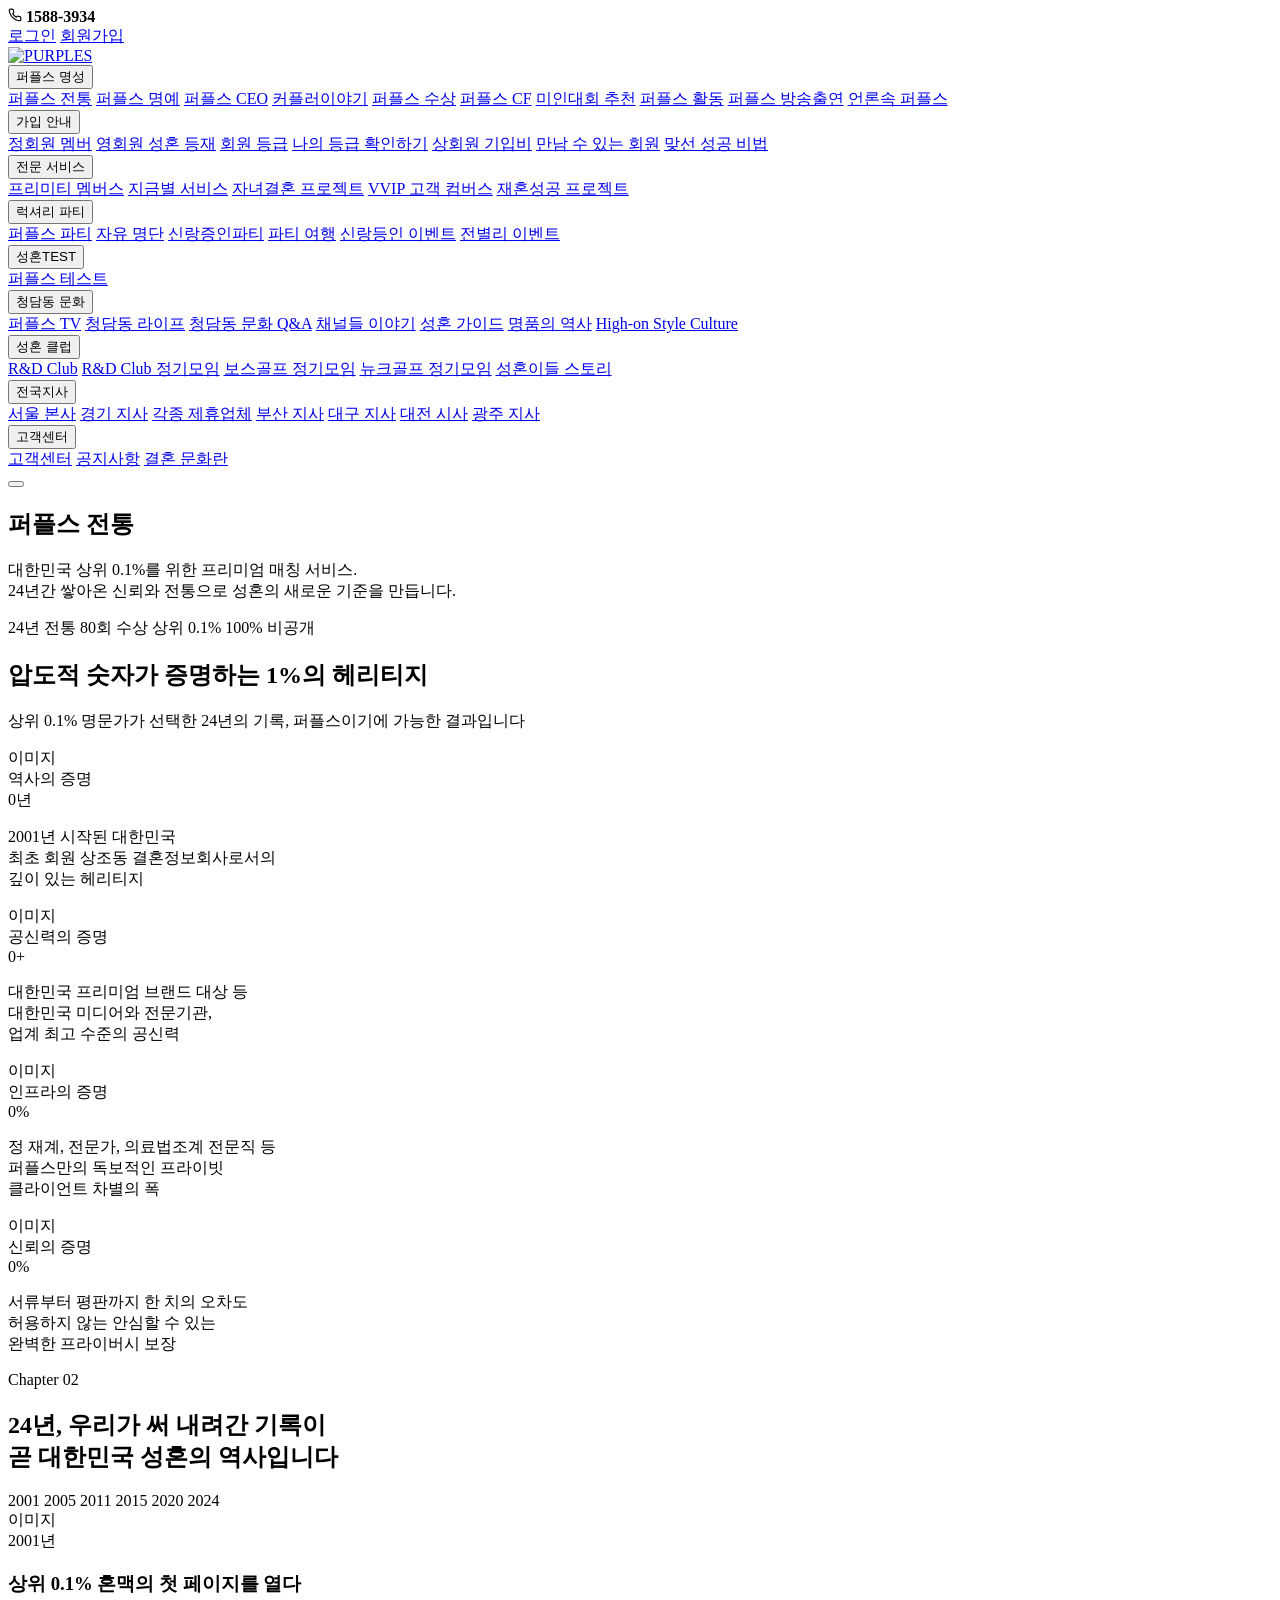
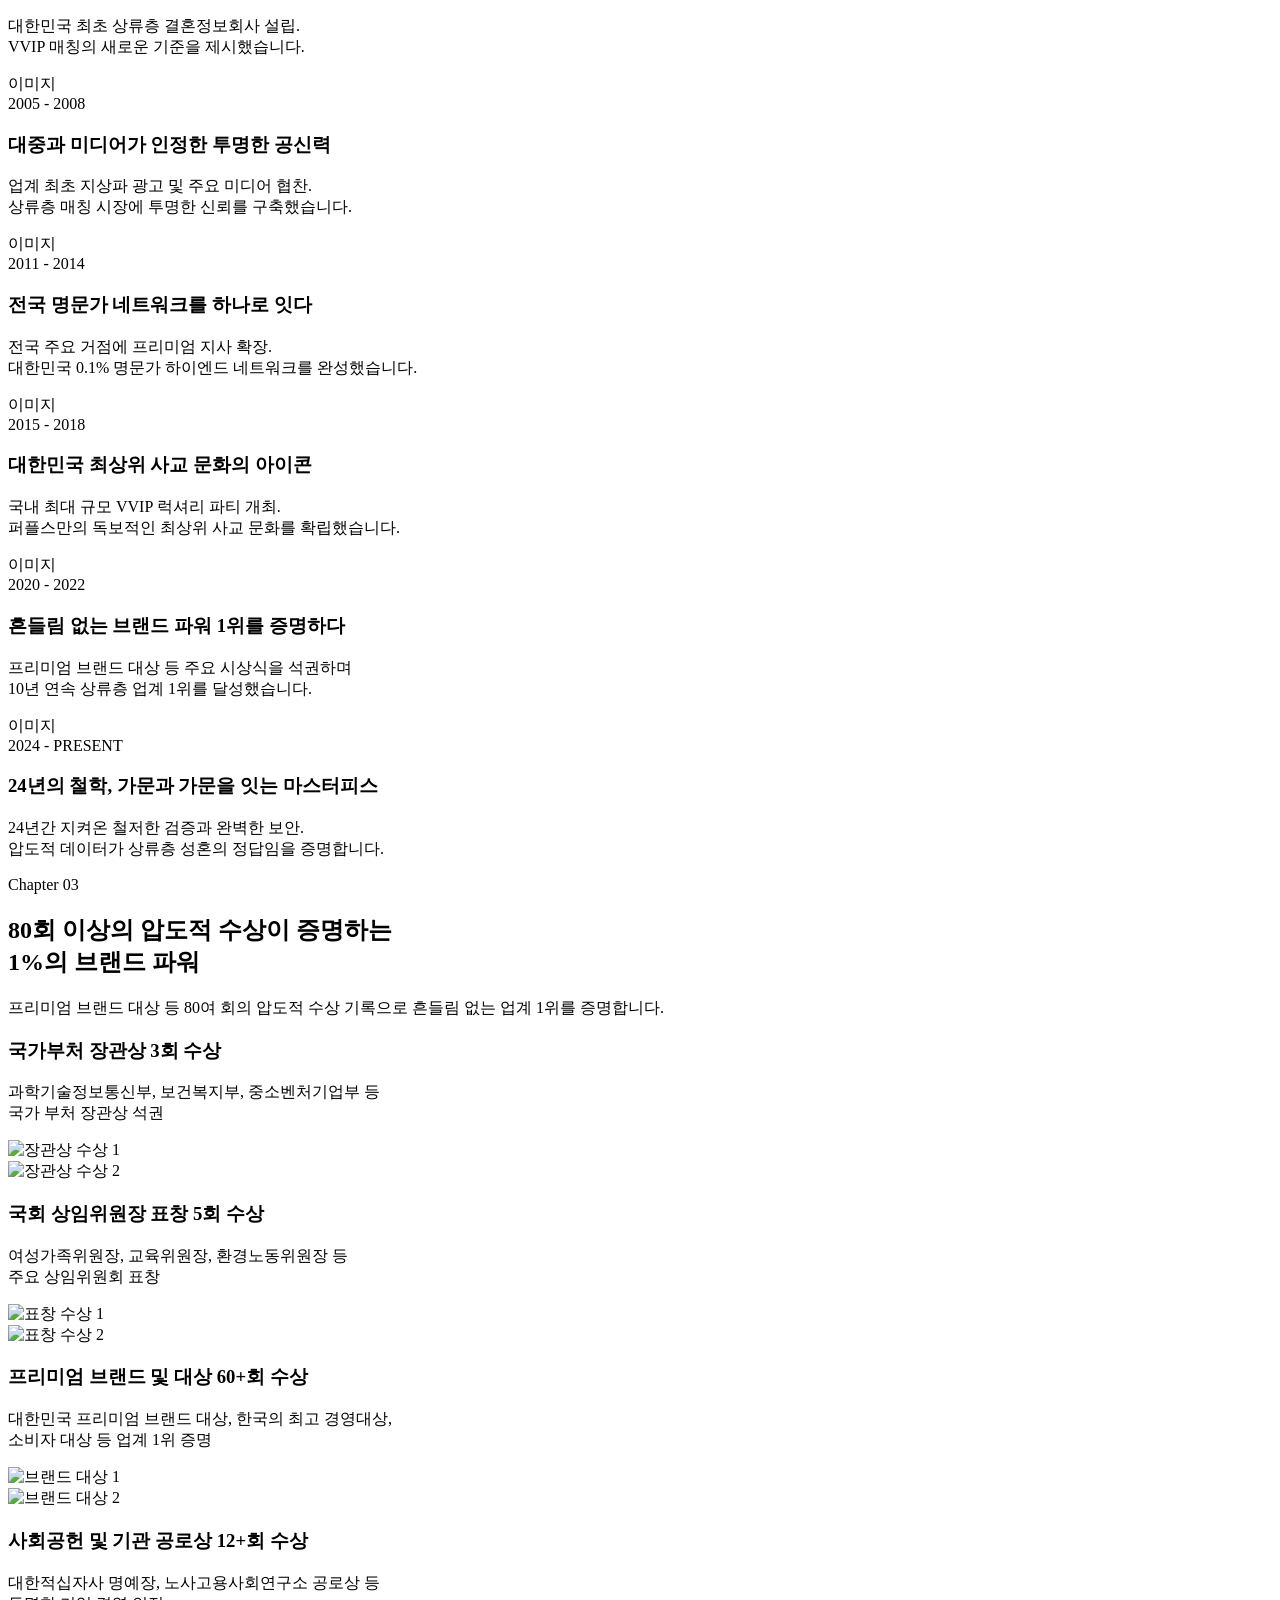
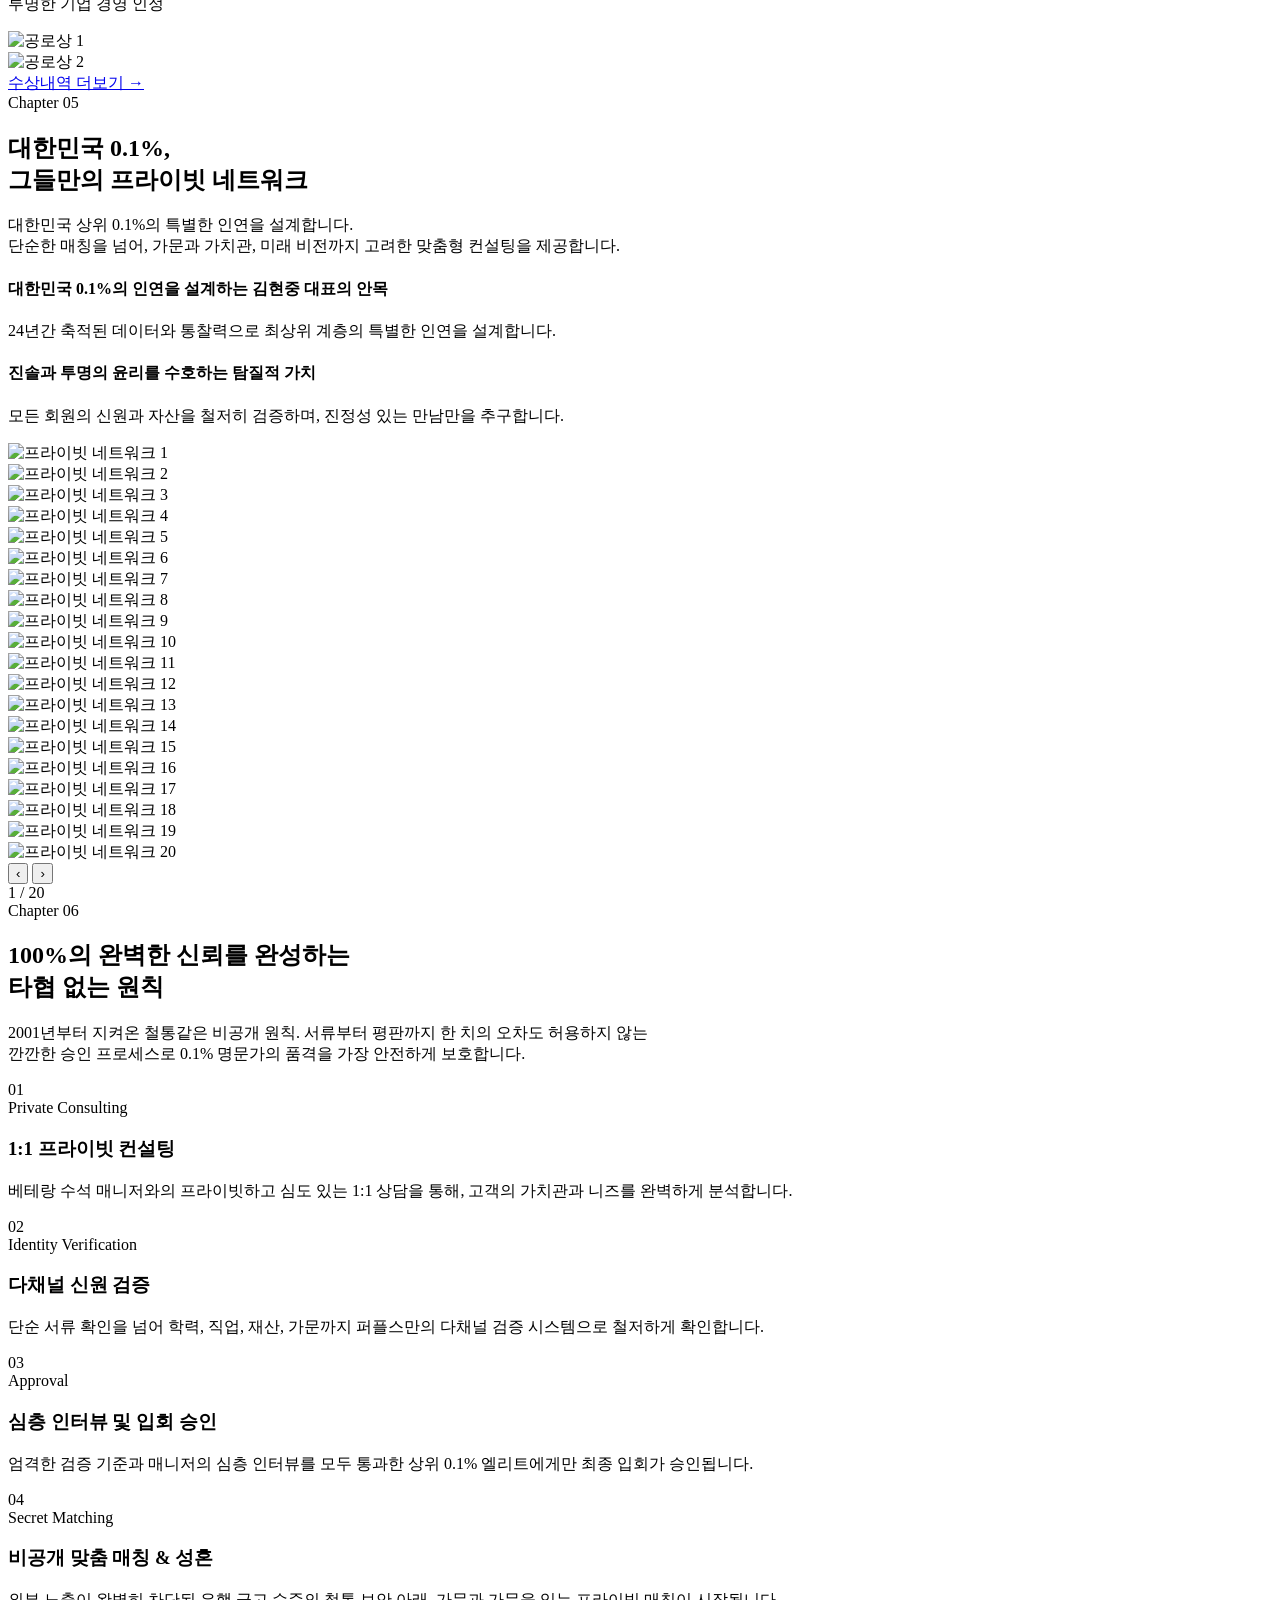
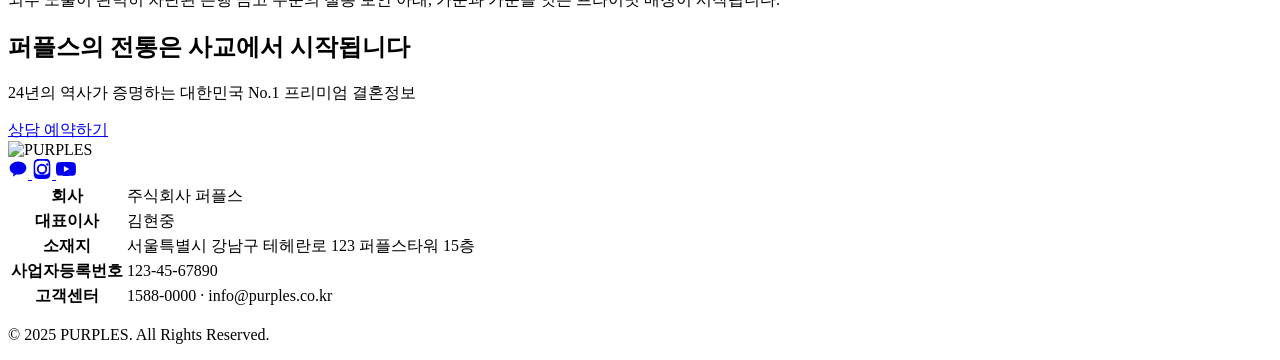
==== index.html @ a7298e12 "feat: Why Purples 페이지 리뉴얼 - 보안/파티/대시보드 섹션 개선" ====
<!DOCTYPE html>
<html lang="ko">

<head>
    <meta charset="UTF-8">
    <meta name="viewport" content="width=device-width, initial-scale=1.0">
    <title>퍼플스 전통 | PURPLES - 대한민국 No.1 프리미엄 결혼정보회사</title>
    <meta name="description" content="24년 전통의 퍼플스, 누구도 흉내 낼 수 없는 독보적 지표와 압도적 수상 기록으로 대한민국 성혼의 역사를 만들어갑니다.">
    <link rel="preconnect" href="https://fonts.googleapis.com">
    <link rel="preconnect" href="https://fonts.gstatic.com" crossorigin>
    <link
        href="https://fonts.googleapis.com/css2?family=Noto+Sans+KR:wght@300;400;500;600;700;900&family=Inter:wght@300;400;500;600;700&display=swap"
        rel="stylesheet">
    <link rel="stylesheet" href="css/style.css">
</head>

<body>
    <!-- ===== HEADER / GNB ===== -->
    <header class="header" id="header">
        <!-- 상단 유틸리티 바 -->
        <div class="header-util">
            <div class="header-util-inner">
                <span class="util-phone">
                    <svg width="14" height="14" viewBox="0 0 24 24" fill="none" stroke="currentColor" stroke-width="2"><path d="M22 16.92v3a2 2 0 01-2.18 2 19.79 19.79 0 01-8.63-3.07 19.5 19.5 0 01-6-6 19.79 19.79 0 01-3.07-8.67A2 2 0 014.11 2h3a2 2 0 012 1.72c.127.96.362 1.903.7 2.81a2 2 0 01-.45 2.11L8.09 9.91a16 16 0 006 6l1.27-1.27a2 2 0 012.11-.45c.907.338 1.85.573 2.81.7A2 2 0 0122 16.92z"/></svg>
                    <strong>1588-3934</strong>
                </span>
                <div class="util-links">
                    <a href="#" class="util-link">로그인</a>
                    <a href="#" class="util-link">회원가입</a>
                </div>
            </div>
        </div>
        <!-- 메인 GNB -->
        <div class="header-main">
            <div class="header-inner">
                <a href="index.html" class="logo" id="logo">
                    <img src="images/logo_ci.jpg" alt="PURPLES" class="logo-img">
                </a>
                <nav class="gnb" id="gnb">
                    <!-- 1. 퍼플스 명성 -->
                    <div class="gnb-item" data-menu="fame">
                        <button class="gnb-1depth" type="button">퍼플스 명성</button>
                        <div class="gnb-2depth">
                            <a href="index.html" class="gnb-2depth-link active">퍼플스 전통</a>
                            <a href="#" class="gnb-2depth-link">퍼플스 명예</a>
                            <a href="#" class="gnb-2depth-link">퍼플스 CEO</a>
                            <a href="#" class="gnb-2depth-link">커플러이야기</a>
                            <a href="#" class="gnb-2depth-link">퍼플스 수상</a>
                            <a href="#" class="gnb-2depth-link">퍼플스 CF</a>
                            <a href="#" class="gnb-2depth-link">미인대회 추천</a>
                            <a href="#" class="gnb-2depth-link">퍼플스 활동</a>
                            <a href="#" class="gnb-2depth-link">퍼플스 방송출연</a>
                            <a href="#" class="gnb-2depth-link">언론속 퍼플스</a>
                        </div>
                    </div>
                    <!-- 2. 가입 안내 -->
                    <div class="gnb-item" data-menu="join">
                        <button class="gnb-1depth" type="button">가입 안내</button>
                        <div class="gnb-2depth">
                            <a href="#" class="gnb-2depth-link">정회원 멤버</a>
                            <a href="#" class="gnb-2depth-link">영회원 성혼 등재</a>
                            <a href="#" class="gnb-2depth-link">회원 등급</a>
                            <a href="#" class="gnb-2depth-link">나의 등급 확인하기</a>
                            <a href="#" class="gnb-2depth-link">상회원 기입비</a>
                            <a href="#" class="gnb-2depth-link">만남 수 있는 회원</a>
                            <a href="#" class="gnb-2depth-link">맞선 성공 비법</a>
                        </div>
                    </div>
                    <!-- 3. 전문 서비스 -->
                    <div class="gnb-item" data-menu="service">
                        <button class="gnb-1depth" type="button">전문 서비스</button>
                        <div class="gnb-2depth">
                            <a href="#" class="gnb-2depth-link">프리미티 멤버스</a>
                            <a href="#" class="gnb-2depth-link">지금별 서비스</a>
                            <a href="#" class="gnb-2depth-link">자녀결혼 프로젝트</a>
                            <a href="#" class="gnb-2depth-link">VVIP 고객 컴버스</a>
                            <a href="#" class="gnb-2depth-link">재혼성공 프로젝트</a>
                        </div>
                    </div>
                    <!-- 4. 럭셔리 파티 -->
                    <div class="gnb-item" data-menu="party">
                        <button class="gnb-1depth" type="button">럭셔리 파티</button>
                        <div class="gnb-2depth">
                            <a href="party.html" class="gnb-2depth-link">퍼플스 파티</a>
                            <a href="#" class="gnb-2depth-link">자유 명단</a>
                            <a href="#" class="gnb-2depth-link">신랑증인파티</a>
                            <a href="#" class="gnb-2depth-link">파티 여행</a>
                            <a href="#" class="gnb-2depth-link">신랑등인 이벤트</a>
                            <a href="#" class="gnb-2depth-link">전별리 이벤트</a>
                        </div>
                    </div>
                    <!-- 5. 성혼TEST -->
                    <div class="gnb-item" data-menu="test">
                        <button class="gnb-1depth" type="button">성혼TEST</button>
                        <div class="gnb-2depth">
                            <a href="#" class="gnb-2depth-link">퍼플스 테스트</a>
                        </div>
                    </div>
                    <!-- 6. 청담동 문화 -->
                    <div class="gnb-item" data-menu="culture">
                        <button class="gnb-1depth" type="button">청담동 문화</button>
                        <div class="gnb-2depth">
                            <a href="#" class="gnb-2depth-link">퍼플스 TV</a>
                            <a href="#" class="gnb-2depth-link">청담동 라이프</a>
                            <a href="#" class="gnb-2depth-link">청담동 문화 Q&A</a>
                            <a href="#" class="gnb-2depth-link">채널들 이야기</a>
                            <a href="#" class="gnb-2depth-link">성혼 가이드</a>
                            <a href="#" class="gnb-2depth-link">명품의 역사</a>
                            <a href="#" class="gnb-2depth-link">High-on Style Culture</a>
                        </div>
                    </div>
                    <!-- 7. 성혼 클럽 -->
                    <div class="gnb-item" data-menu="club">
                        <button class="gnb-1depth" type="button">성혼 클럽</button>
                        <div class="gnb-2depth">
                            <a href="#" class="gnb-2depth-link">R&D Club</a>
                            <a href="#" class="gnb-2depth-link">R&D Club 정기모임</a>
                            <a href="#" class="gnb-2depth-link">보스골프 정기모임</a>
                            <a href="#" class="gnb-2depth-link">뉴크골프 정기모임</a>
                            <a href="#" class="gnb-2depth-link">성혼이들 스토리</a>
                        </div>
                    </div>
                    <!-- 8. 전국지사 -->
                    <div class="gnb-item" data-menu="branch">
                        <button class="gnb-1depth" type="button">전국지사</button>
                        <div class="gnb-2depth">
                            <a href="#" class="gnb-2depth-link">서울 본사</a>
                            <a href="#" class="gnb-2depth-link">경기 지사</a>
                            <a href="#" class="gnb-2depth-link">각종 제휴업체</a>
                            <a href="#" class="gnb-2depth-link">부산 지사</a>
                            <a href="#" class="gnb-2depth-link">대구 지사</a>
                            <a href="#" class="gnb-2depth-link">대전 시사</a>
                            <a href="#" class="gnb-2depth-link">광주 지사</a>
                        </div>
                    </div>
                    <!-- 9. 고객센터 -->
                    <div class="gnb-item" data-menu="cs">
                        <button class="gnb-1depth" type="button">고객센터</button>
                        <div class="gnb-2depth">
                            <a href="#" class="gnb-2depth-link">고객센터</a>
                            <a href="#" class="gnb-2depth-link">공지사항</a>
                            <a href="#" class="gnb-2depth-link">결혼 문화란</a>
                        </div>
                    </div>
                </nav>
                <button class="menu-toggle" id="menuToggle" aria-label="메뉴">
                    <span></span><span></span><span></span>
                </button>
            </div>
            <!-- 메가 메뉴 배경 패널 -->
            <div class="gnb-mega-bg"></div>
        </div>
        <!-- GNB 2depth 드롭다운 오버레이 -->
        <div class="gnb-overlay" id="gnbOverlay"></div>
    </header>

    <!-- ===== HERO BANNER ===== -->
    <section class="hero" id="hero">
        <div class="hero-bg">
            <!-- Abstract gradient background with pattern -->
            <div class="hero-pattern"></div>
        </div>
        <div class="hero-content">
            <h1 class="hero-title">퍼플스 전통</h1>
            <p class="hero-desc">
                대한민국 상위 0.1%를 위한 프리미엄 매칭 서비스.<br>
                24년간 쌓아온 신뢰와 전통으로 성혼의 새로운 기준을 만듭니다.
            </p>
            <div class="hero-tags">
                <span class="hero-tag">24년 전통</span>
                <span class="hero-tag">80회 수상</span>
                <span class="hero-tag">상위 0.1%</span>
                <span class="hero-tag">100% 비공개</span>
            </div>
        </div>
    </section>

    <!-- ===== CHAPTER 01: 독보적 지표 (풀 와이드 4컬럼) ===== -->
    <section class="chapter chapter-fullwidth" id="indicators">
        <div class="container">
            <div class="ch01-header reveal-up">
                <h2 class="ch01-title">압도적 숫자가 증명하는 1%의 헤리티지</h2>
                <p class="ch01-subtitle">상위 0.1% 명문가가 선택한 24년의 기록, 퍼플스이기에 가능한 결과입니다</p>
            </div>
            <div class="ch01-cards reveal-up">
                <!-- 카드 1: 역사의 증명 -->
                <div class="ch01-card">
                    <div class="ch01-img">
                        <img src="images/tradition/indicator-01.jpg" alt="역사의 증명" onerror="this.style.display='none'">
                        <span class="ch01-img-label">이미지</span>
                    </div>
                    <span class="ch01-category">역사의 증명</span>
                    <div class="ch01-number">
                        <span class="count" data-target="24">0</span><span class="ch01-unit">년</span>
                    </div>
                    <p class="ch01-desc">2001년 시작된 대한민국<br>최초 회원 상조동 결혼정보회사로서의<br>깊이 있는 헤리티지</p>
                </div>
                <!-- 카드 2: 공신력의 증명 -->
                <div class="ch01-card">
                    <div class="ch01-img">
                        <img src="images/indicator-02.jpg" alt="공신력의 증명" onerror="this.style.display='none'">
                        <span class="ch01-img-label">이미지</span>
                    </div>
                    <span class="ch01-category">공신력의 증명</span>
                    <div class="ch01-number">
                        <span class="count" data-target="80">0</span><span class="ch01-unit">+</span>
                    </div>
                    <p class="ch01-desc">대한민국 프리미엄 브랜드 대상 등<br>대한민국 미디어와 전문기관,<br>업계 최고 수준의 공신력</p>
                </div>
                <!-- 카드 3: 인프라의 증명 -->
                <div class="ch01-card">
                    <div class="ch01-img">
                        <img src="images/indicator-03.jpg" alt="인프라의 증명" onerror="this.style.display='none'">
                        <span class="ch01-img-label">이미지</span>
                    </div>
                    <span class="ch01-category">인프라의 증명</span>
                    <div class="ch01-number">
                        <span class="count" data-target="0.1" data-decimal="true">0</span><span class="ch01-unit">%</span>
                    </div>
                    <p class="ch01-desc">정 재계, 전문가, 의료법조계 전문직 등<br>퍼플스만의 독보적인 프라이빗<br>클라이언트 차별의 폭</p>
                </div>
                <!-- 카드 4: 신뢰의 증명 -->
                <div class="ch01-card">
                    <div class="ch01-img">
                        <img src="images/indicator-04.jpg" alt="신뢰의 증명" onerror="this.style.display='none'">
                        <span class="ch01-img-label">이미지</span>
                    </div>
                    <span class="ch01-category">신뢰의 증명</span>
                    <div class="ch01-number">
                        <span class="count" data-target="100">0</span><span class="ch01-unit">%</span>
                    </div>
                    <p class="ch01-desc">서류부터 평판까지 한 치의 오차도<br>허용하지 않는 안심할 수 있는<br>완벽한 프라이버시 보장</p>
                </div>
            </div>
        </div>
    </section>

    <!-- ===== CHAPTER 02: 24년 역사 (횡스크롤 타임라인) ===== -->
    <section class="hz-timeline-wrapper" id="history">
        <div class="hz-timeline-sticky">
            <!-- 상단 타이틀 (고정) -->
            <div class="hz-header">
                <span class="chapter-num">Chapter 02</span>
                <h2 class="hz-title">24년, 우리가 써 내려간 기록이<br>곧 대한민국 성혼의 역사입니다</h2>
            </div>

            <!-- 하단 진행 바 -->
            <div class="hz-progress">
                <div class="hz-progress-bar" id="hzProgressBar"></div>
            </div>

            <!-- 연도 네비게이션 -->
            <div class="hz-year-nav" id="hzYearNav">
                <span class="hz-year-dot active" data-index="0">2001</span>
                <span class="hz-year-dot" data-index="1">2005</span>
                <span class="hz-year-dot" data-index="2">2011</span>
                <span class="hz-year-dot" data-index="3">2015</span>
                <span class="hz-year-dot" data-index="4">2020</span>
                <span class="hz-year-dot" data-index="5">2024</span>
            </div>

            <!-- 횡스크롤 패널 컨테이너 -->
            <div class="hz-panels" id="hzPanels">
                <!-- Panel 1: 2001 -->
                <div class="hz-panel active" data-year="2001">
                    <div class="hz-card">
                        <div class="hz-card-img">
                            <img src="images/tradition/timeline-2001.jpg" alt="2001" onerror="this.style.display='none'">
                            <span class="hz-card-img-label">이미지</span>
                        </div>
                        <span class="hz-panel-year">2001년</span>
                        <h3 class="hz-panel-title">상위 0.1% 혼맥의 첫 페이지를 열다</h3>
                        <p class="hz-panel-desc">대한민국 최초 상류층 결혼정보회사 설립.<br>VVIP 매칭의 새로운 기준을 제시했습니다.</p>
                    </div>
                </div>
                <!-- Panel 2: 2005-2008 -->
                <div class="hz-panel" data-year="2005">
                    <div class="hz-card">
                        <div class="hz-card-img">
                            <img src="images/tradition/timeline-2005.jpg" alt="2005" onerror="this.style.display='none'">
                            <span class="hz-card-img-label">이미지</span>
                        </div>
                        <span class="hz-panel-year">2005 - 2008</span>
                        <h3 class="hz-panel-title">대중과 미디어가 인정한 투명한 공신력</h3>
                        <p class="hz-panel-desc">업계 최초 지상파 광고 및 주요 미디어 협찬.<br>상류층 매칭 시장에 투명한 신뢰를 구축했습니다.</p>
                    </div>
                </div>
                <!-- Panel 3: 2011-2014 -->
                <div class="hz-panel" data-year="2011">
                    <div class="hz-card">
                        <div class="hz-card-img">
                            <img src="images/tradition/timeline-2011.jpg" alt="2011" onerror="this.style.display='none'">
                            <span class="hz-card-img-label">이미지</span>
                        </div>
                        <span class="hz-panel-year">2011 - 2014</span>
                        <h3 class="hz-panel-title">전국 명문가 네트워크를 하나로 잇다</h3>
                        <p class="hz-panel-desc">전국 주요 거점에 프리미엄 지사 확장.<br>대한민국 0.1% 명문가 하이엔드 네트워크를 완성했습니다.</p>
                    </div>
                </div>
                <!-- Panel 4: 2015-2018 -->
                <div class="hz-panel" data-year="2015">
                    <div class="hz-card">
                        <div class="hz-card-img">
                            <img src="images/tradition/timeline-2015.jpg" alt="2015" onerror="this.style.display='none'">
                            <span class="hz-card-img-label">이미지</span>
                        </div>
                        <span class="hz-panel-year">2015 - 2018</span>
                        <h3 class="hz-panel-title">대한민국 최상위 사교 문화의 아이콘</h3>
                        <p class="hz-panel-desc">국내 최대 규모 VVIP 럭셔리 파티 개최.<br>퍼플스만의 독보적인 최상위 사교 문화를 확립했습니다.</p>
                    </div>
                </div>
                <!-- Panel 5: 2020-2022 -->
                <div class="hz-panel" data-year="2020">
                    <div class="hz-card">
                        <div class="hz-card-img">
                            <img src="images/tradition/timeline-2020.jpg" alt="2020" onerror="this.style.display='none'">
                            <span class="hz-card-img-label">이미지</span>
                        </div>
                        <span class="hz-panel-year">2020 - 2022</span>
                        <h3 class="hz-panel-title">흔들림 없는 브랜드 파워 1위를 증명하다</h3>
                        <p class="hz-panel-desc">프리미엄 브랜드 대상 등 주요 시상식을 석권하며<br>10년 연속 상류층 업계 1위를 달성했습니다.</p>
                    </div>
                </div>
                <!-- Panel 6: 2024-현재 -->
                <div class="hz-panel" data-year="2024">
                    <div class="hz-card">
                        <div class="hz-card-img">
                            <img src="images/tradition/timeline-2024.jpg" alt="2024" onerror="this.style.display='none'">
                            <span class="hz-card-img-label">이미지</span>
                        </div>
                        <span class="hz-panel-year">2024 - PRESENT</span>
                        <h3 class="hz-panel-title">24년의 철학, 가문과 가문을 잇는 마스터피스</h3>
                        <p class="hz-panel-desc">24년간 지켜온 철저한 검증과 완벽한 보안.<br>압도적 데이터가 상류층 성혼의 정답임을 증명합니다.</p>
                    </div>
                </div>
            </div>
        </div>
    </section>

    <!-- ===== CHAPTER 03: Awards 쇼케이스 ===== -->
    <section class="awards-section" id="awards">
        <div class="awards-container">
            <!-- 타이틀 -->
            <div class="awards-header reveal-up">
                <span class="chapter-num">Chapter 03</span>
                <h2 class="awards-main-title">80회 이상의 압도적 수상이 증명하는<br>1%의 브랜드 파워</h2>
                <p class="awards-sub-title">프리미엄 브랜드 대상 등 80여 회의 압도적 수상 기록으로 흔들림 없는 업계 1위를 증명합니다.</p>
            </div>

            <!-- 카테고리별 수상 내역 리스트 -->
            <div class="awards-showcase">
                <!-- 카테고리 1: 장관상 -->
                <div class="awards-category reveal-up">
                    <div class="awards-cat-row">
                        <div class="awards-cat-text">
                            <h3 class="awards-cat-title">국가부처 장관상 <span class="awards-cat-count">3회</span> 수상</h3>
                            <p class="awards-cat-desc">과학기술정보통신부, 보건복지부, 중소벤처기업부 등<br>국가 부처 장관상 석권</p>
                        </div>
                        <div class="awards-cat-images">
                            <div class="awards-cat-img">
                                <img src="images/tradition/award_01.jpg" alt="장관상 수상 1">
                            </div>
                            <div class="awards-cat-img">
                                <img src="images/tradition/award_02.jpg" alt="장관상 수상 2">
                            </div>
                        </div>
                    </div>
                </div>

                <!-- 카테고리 2 -->
                <div class="awards-category reveal-up">
                    <div class="awards-cat-row">
                        <div class="awards-cat-text">
                            <h3 class="awards-cat-title">국회 상임위원장 표창 <span class="awards-cat-count">5회</span> 수상</h3>
                            <p class="awards-cat-desc">여성가족위원장, 교육위원장, 환경노동위원장 등<br>주요 상임위원회 표창</p>
                        </div>
                        <div class="awards-cat-images">
                            <div class="awards-cat-img">
                                <img src="images/tradition/award_03.jpg" alt="표창 수상 1">
                            </div>
                            <div class="awards-cat-img">
                                <img src="images/tradition/award_04.jpg" alt="표창 수상 2">
                            </div>
                        </div>
                    </div>
                </div>

                <!-- 카테고리 3 -->
                <div class="awards-category reveal-up">
                    <div class="awards-cat-row">
                        <div class="awards-cat-text">
                            <h3 class="awards-cat-title">프리미엄 브랜드 및 대상 <span class="awards-cat-count">60+회</span> 수상</h3>
                            <p class="awards-cat-desc">대한민국 프리미엄 브랜드 대상, 한국의 최고 경영대상,<br>소비자 대상 등 업계 1위 증명</p>
                        </div>
                        <div class="awards-cat-images">
                            <div class="awards-cat-img">
                                <img src="images/tradition/award_05.jpg" alt="브랜드 대상 1">
                            </div>
                            <div class="awards-cat-img">
                                <img src="images/tradition/award_06.jpg" alt="브랜드 대상 2">
                            </div>
                        </div>
                    </div>
                </div>

                <!-- 카테고리 4 -->
                <div class="awards-category reveal-up">
                    <div class="awards-cat-row">
                        <div class="awards-cat-text">
                            <h3 class="awards-cat-title">사회공헌 및 기관 공로상 <span class="awards-cat-count">12+회</span> 수상</h3>
                            <p class="awards-cat-desc">대한적십자사 명예장, 노사고용사회연구소 공로상 등<br>투명한 기업 경영 인정</p>
                        </div>
                        <div class="awards-cat-images">
                            <div class="awards-cat-img">
                                <img src="images/tradition/award_07.jpg" alt="공로상 1">
                            </div>
                            <div class="awards-cat-img">
                                <img src="images/tradition/award_08.jpg" alt="공로상 2">
                            </div>
                        </div>
                    </div>
                </div>
            </div>

            <!-- 더보기 버튼 -->
            <div class="awards-more-wrap">
                <a href="#" class="awards-more-btn">수상내역 더보기 →</a>
            </div>

        </div>
    </section>

    <!-- ===== CHAPTER 05: 프라이빗 네트워크 ===== -->
    <section class="chapter" id="private">
        <div class="container">
            <div class="chapter-row">
                <div class="chapter-text reveal-left">
                    <span class="chapter-num">Chapter 05</span>
                    <h2 class="chapter-title">대한민국 0.1%,<br>그들만의 프라이빗 네트워크</h2>
                    <p class="chapter-desc">
                        대한민국 상위 0.1%의 특별한 인연을 설계합니다.<br>
                        단순한 매칭을 넘어, 가문과 가치관, 미래 비전까지 고려한 맞춤형 컨설팅을 제공합니다.
                    </p>
                    <div class="feature-blocks">
                        <div class="feature-block">
                            <h4>대한민국 0.1%의 인연을 설계하는 김현중 대표의 안목</h4>
                            <p>24년간 축적된 데이터와 통찰력으로 최상위 계층의 특별한 인연을 설계합니다.</p>
                        </div>
                        <div class="feature-block">
                            <h4>진솔과 투명의 윤리를 수호하는 탐질적 가치</h4>
                            <p>모든 회원의 신원과 자산을 철저히 검증하며, 진정성 있는 만남만을 추구합니다.</p>
                        </div>
                    </div>
                </div>
                <div class="chapter-image reveal-right">
                    <div class="ch5-slider">
                        <div class="ch5-slider-track">
                            <div class="ch5-slide active">
                                <img src="images/tradition/network_01.jpg" alt="프라이빗 네트워크 1">
                            </div>
                            <div class="ch5-slide">
                                <img src="images/tradition/network_02.jpg" alt="프라이빗 네트워크 2">
                            </div>
                            <div class="ch5-slide">
                                <img src="images/tradition/network_03.jpg" alt="프라이빗 네트워크 3">
                            </div>
                            <div class="ch5-slide">
                                <img src="images/tradition/network_04.jpg" alt="프라이빗 네트워크 4">
                            </div>
                            <div class="ch5-slide">
                                <img src="images/tradition/network_05.jpg" alt="프라이빗 네트워크 5">
                            </div>
                            <div class="ch5-slide">
                                <img src="images/tradition/network_06.jpg" alt="프라이빗 네트워크 6">
                            </div>
                            <div class="ch5-slide">
                                <img src="images/tradition/network_07.jpg" alt="프라이빗 네트워크 7">
                            </div>
                            <div class="ch5-slide">
                                <img src="images/tradition/network_08.jpg" alt="프라이빗 네트워크 8">
                            </div>
                            <div class="ch5-slide">
                                <img src="images/tradition/network_09.jpg" alt="프라이빗 네트워크 9">
                            </div>
                            <div class="ch5-slide">
                                <img src="images/tradition/network_10.jpg" alt="프라이빗 네트워크 10">
                            </div>
                            <div class="ch5-slide">
                                <img src="images/tradition/network_11.jpg" alt="프라이빗 네트워크 11">
                            </div>
                            <div class="ch5-slide">
                                <img src="images/tradition/network_12.jpg" alt="프라이빗 네트워크 12">
                            </div>
                            <div class="ch5-slide">
                                <img src="images/tradition/network_13.jpg" alt="프라이빗 네트워크 13">
                            </div>
                            <div class="ch5-slide">
                                <img src="images/tradition/network_14.jpg" alt="프라이빗 네트워크 14">
                            </div>
                            <div class="ch5-slide">
                                <img src="images/tradition/network_15.jpg" alt="프라이빗 네트워크 15">
                            </div>
                            <div class="ch5-slide">
                                <img src="images/tradition/network_16.jpg" alt="프라이빗 네트워크 16">
                            </div>
                            <div class="ch5-slide">
                                <img src="images/tradition/network_17.jpg" alt="프라이빗 네트워크 17">
                            </div>
                            <div class="ch5-slide">
                                <img src="images/tradition/network_18.jpg" alt="프라이빗 네트워크 18">
                            </div>
                            <div class="ch5-slide">
                                <img src="images/tradition/network_19.jpg" alt="프라이빗 네트워크 19">
                            </div>
                            <div class="ch5-slide">
                                <img src="images/tradition/network_20.jpg" alt="프라이빗 네트워크 20">
                            </div>
                        </div>
                        <button class="ch5-slider-btn ch5-prev" aria-label="이전">‹</button>
                        <button class="ch5-slider-btn ch5-next" aria-label="다음">›</button>
                        <div class="ch5-slider-counter">
                            <span class="ch5-current">1</span> / <span class="ch5-total">20</span>
                        </div>
                    </div>
                </div>
            </div>
        </div>
    </section>

    <!-- ===== CHAPTER 06: 타협 없는 원칙 + 승인 프로세스 ===== -->
    <section class="philosophy-section" id="principles">
        <div class="container">
            <div class="philosophy-header reveal-up">
                <span class="chapter-num">Chapter 06</span>
                <h2 class="philosophy-title">100%의 완벽한 신뢰를 완성하는<br>타협 없는 원칙</h2>
                <p class="philosophy-desc">2001년부터 지켜온 철통같은 비공개 원칙. 서류부터 평판까지 한 치의 오차도 허용하지 않는<br>깐깐한 승인 프로세스로 0.1% 명문가의 품격을 가장 안전하게 보호합니다.</p>
            </div>
            <div class="philosophy-steps">
                <div class="phil-step reveal-up">
                    <div class="phil-step-num"><span>01</span></div>
                    <div class="phil-step-content">
                        <span class="phil-step-en">Private Consulting</span>
                        <h3>1:1 프라이빗 컨설팅</h3>
                        <p>베테랑 수석 매니저와의 프라이빗하고 심도 있는 1:1 상담을 통해, 고객의 가치관과 니즈를 완벽하게 분석합니다.</p>
                    </div>
                </div>
                <div class="phil-step reveal-up">
                    <div class="phil-step-num"><span>02</span></div>
                    <div class="phil-step-content">
                        <span class="phil-step-en">Identity Verification</span>
                        <h3>다채널 신원 검증</h3>
                        <p>단순 서류 확인을 넘어 학력, 직업, 재산, 가문까지 퍼플스만의 다채널 검증 시스템으로 철저하게 확인합니다.</p>
                    </div>
                </div>
                <div class="phil-step reveal-up">
                    <div class="phil-step-num"><span>03</span></div>
                    <div class="phil-step-content">
                        <span class="phil-step-en">Approval</span>
                        <h3>심층 인터뷰 및 입회 승인</h3>
                        <p>엄격한 검증 기준과 매니저의 심층 인터뷰를 모두 통과한 상위 0.1% 엘리트에게만 최종 입회가 승인됩니다.</p>
                    </div>
                </div>
                <div class="phil-step reveal-up">
                    <div class="phil-step-num"><span>04</span></div>
                    <div class="phil-step-content">
                        <span class="phil-step-en">Secret Matching</span>
                        <h3>비공개 맞춤 매칭 &amp; 성혼</h3>
                        <p>외부 노출이 완벽히 차단된 은행 금고 수준의 철통 보안 아래, 가문과 가문을 잇는 프라이빗 매칭이 시작됩니다.</p>
                    </div>
                </div>
            </div>
        </div>
    </section>

    <!-- ===== CTA SECTION ===== -->
    <section class="cta-section" id="cta">
        <div class="container">
            <div class="cta-inner reveal-up">
                <h2>퍼플스의 전통은 사교에서 시작됩니다</h2>
                <p>24년의 역사가 증명하는 대한민국 No.1 프리미엄 결혼정보</p>
                <a href="#" class="cta-btn">상담 예약하기</a>
            </div>
        </div>
    </section>

    <!-- ===== FOOTER ===== -->
    <footer class="footer" id="footer">
        <div class="container">
            <div class="footer-top">
                <div class="footer-logo"><img src="images/logo_ci.jpg" alt="PURPLES" class="footer-logo-img"></div>
                <div class="footer-social">
                    <a href="#" aria-label="카카오톡">
                        <svg viewBox="0 0 24 24" fill="currentColor" width="20" height="20">
                            <path
                                d="M12 3C6.5 3 2 6.6 2 11c0 2.8 1.9 5.3 4.7 6.7-.2.7-.7 2.7-.8 3.1 0 0 0 .1.1.1s.1 0 .2 0c.2 0 2.6-1.7 3.6-2.4.7.1 1.4.2 2.2.2 5.5 0 10-3.6 10-8S17.5 3 12 3z" />
                        </svg>
                    </a>
                    <a href="#" aria-label="인스타그램">
                        <svg viewBox="0 0 24 24" fill="currentColor" width="20" height="20">
                            <path
                                d="M12 2.2c2.7 0 3 0 4.1.1 1 0 1.5.2 1.9.3.5.2.8.4 1.1.7.3.3.5.7.7 1.1.1.4.3.9.3 1.9 0 1.1.1 1.4.1 4.1s0 3-.1 4.1c0 1-.2 1.5-.3 1.9-.2.5-.4.8-.7 1.1-.3.3-.7.5-1.1.7-.4.1-.9.3-1.9.3-1.1 0-1.4.1-4.1.1s-3 0-4.1-.1c-1 0-1.5-.2-1.9-.3-.5-.2-.8-.4-1.1-.7-.3-.3-.5-.7-.7-1.1-.1-.4-.3-.9-.3-1.9 0-1.1-.1-1.4-.1-4.1s0-3 .1-4.1c0-1 .2-1.5.3-1.9.2-.5.4-.8.7-1.1.3-.3.7-.5 1.1-.7.4-.1.9-.3 1.9-.3 1.1 0 1.4-.1 4.1-.1M12 0C9.3 0 8.9 0 7.8.1 6.7.1 5.9.3 5.3.5 4.6.8 4 1.1 3.5 1.5 3 2 2.7 2.6 2.5 3.3c-.2.7-.4 1.4-.4 2.5C2 6.9 2 7.3 2 12s0 5.1.1 6.2c0 1.1.2 1.9.4 2.5.3.7.5 1.3 1 1.8s1.1.8 1.8 1c.7.2 1.4.4 2.5.4C8.9 24 9.3 24 12 24s3.1 0 4.2-.1c1.1 0 1.9-.2 2.5-.4.7-.3 1.3-.5 1.8-1s.8-1.1 1-1.8c.2-.7.4-1.4.4-2.5 0-1.1.1-1.5.1-6.2s0-5.1-.1-6.2c0-1.1-.2-1.9-.4-2.5-.3-.7-.5-1.3-1-1.8S20.4.8 19.7.5c-.7-.2-1.4-.4-2.5-.4C16.1 0 15.7 0 12 0zm0 5.8a6.2 6.2 0 100 12.4 6.2 6.2 0 000-12.4zM12 16a4 4 0 110-8 4 4 0 010 8zm6.4-10.8a1.4 1.4 0 100 2.8 1.4 1.4 0 000-2.8z" />
                        </svg>
                    </a>
                    <a href="#" aria-label="유튜브">
                        <svg viewBox="0 0 24 24" fill="currentColor" width="20" height="20">
                            <path
                                d="M23.5 6.2c-.3-1-1-1.8-2-2.1C19.6 3.5 12 3.5 12 3.5s-7.6 0-9.5.5c-1 .3-1.8 1.1-2 2.1C0 8.1 0 12 0 12s0 3.9.5 5.8c.3 1 1 1.8 2 2.1 1.9.5 9.5.5 9.5.5s7.6 0 9.5-.5c1-.3 1.8-1.1 2-2.1.5-1.9.5-5.8.5-5.8s0-3.9-.5-5.8zM9.5 15.6V8.4l6.3 3.6-6.3 3.6z" />
                        </svg>
                    </a>
                </div>
            </div>
            <div class="footer-table">
                <table>
                    <tbody>
                        <tr>
                            <th>회사</th>
                            <td>주식회사 퍼플스</td>
                        </tr>
                        <tr>
                            <th>대표이사</th>
                            <td>김현중</td>
                        </tr>
                        <tr>
                            <th>소재지</th>
                            <td>서울특별시 강남구 테헤란로 123 퍼플스타워 15층</td>
                        </tr>
                        <tr>
                            <th>사업자등록번호</th>
                            <td>123-45-67890</td>
                        </tr>
                        <tr>
                            <th>고객센터</th>
                            <td>1588-0000 · info@purples.co.kr</td>
                        </tr>
                    </tbody>
                </table>
            </div>
            <div class="footer-copy">
                <p>&copy; 2025 PURPLES. All Rights Reserved.</p>
            </div>
        </div>
    </footer>

    <script src="js/main.js"></script>
</body>

</html>
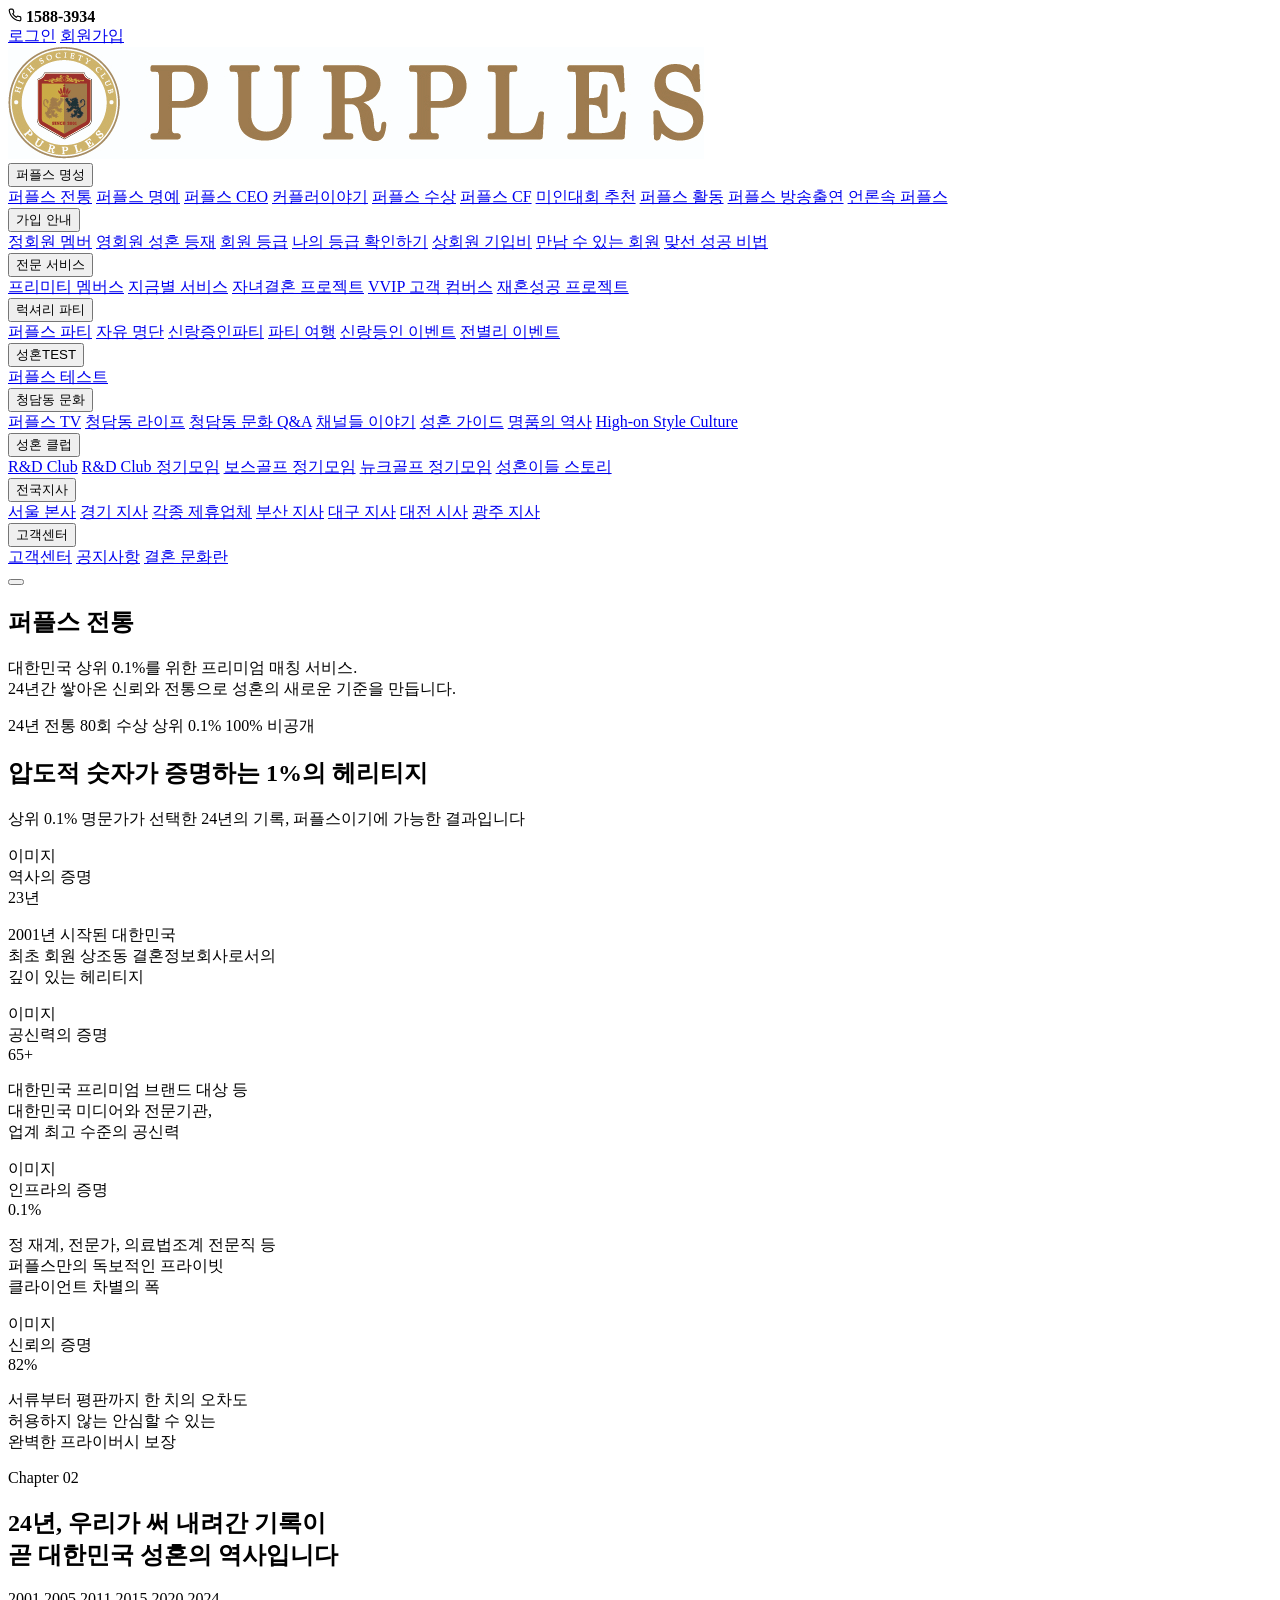
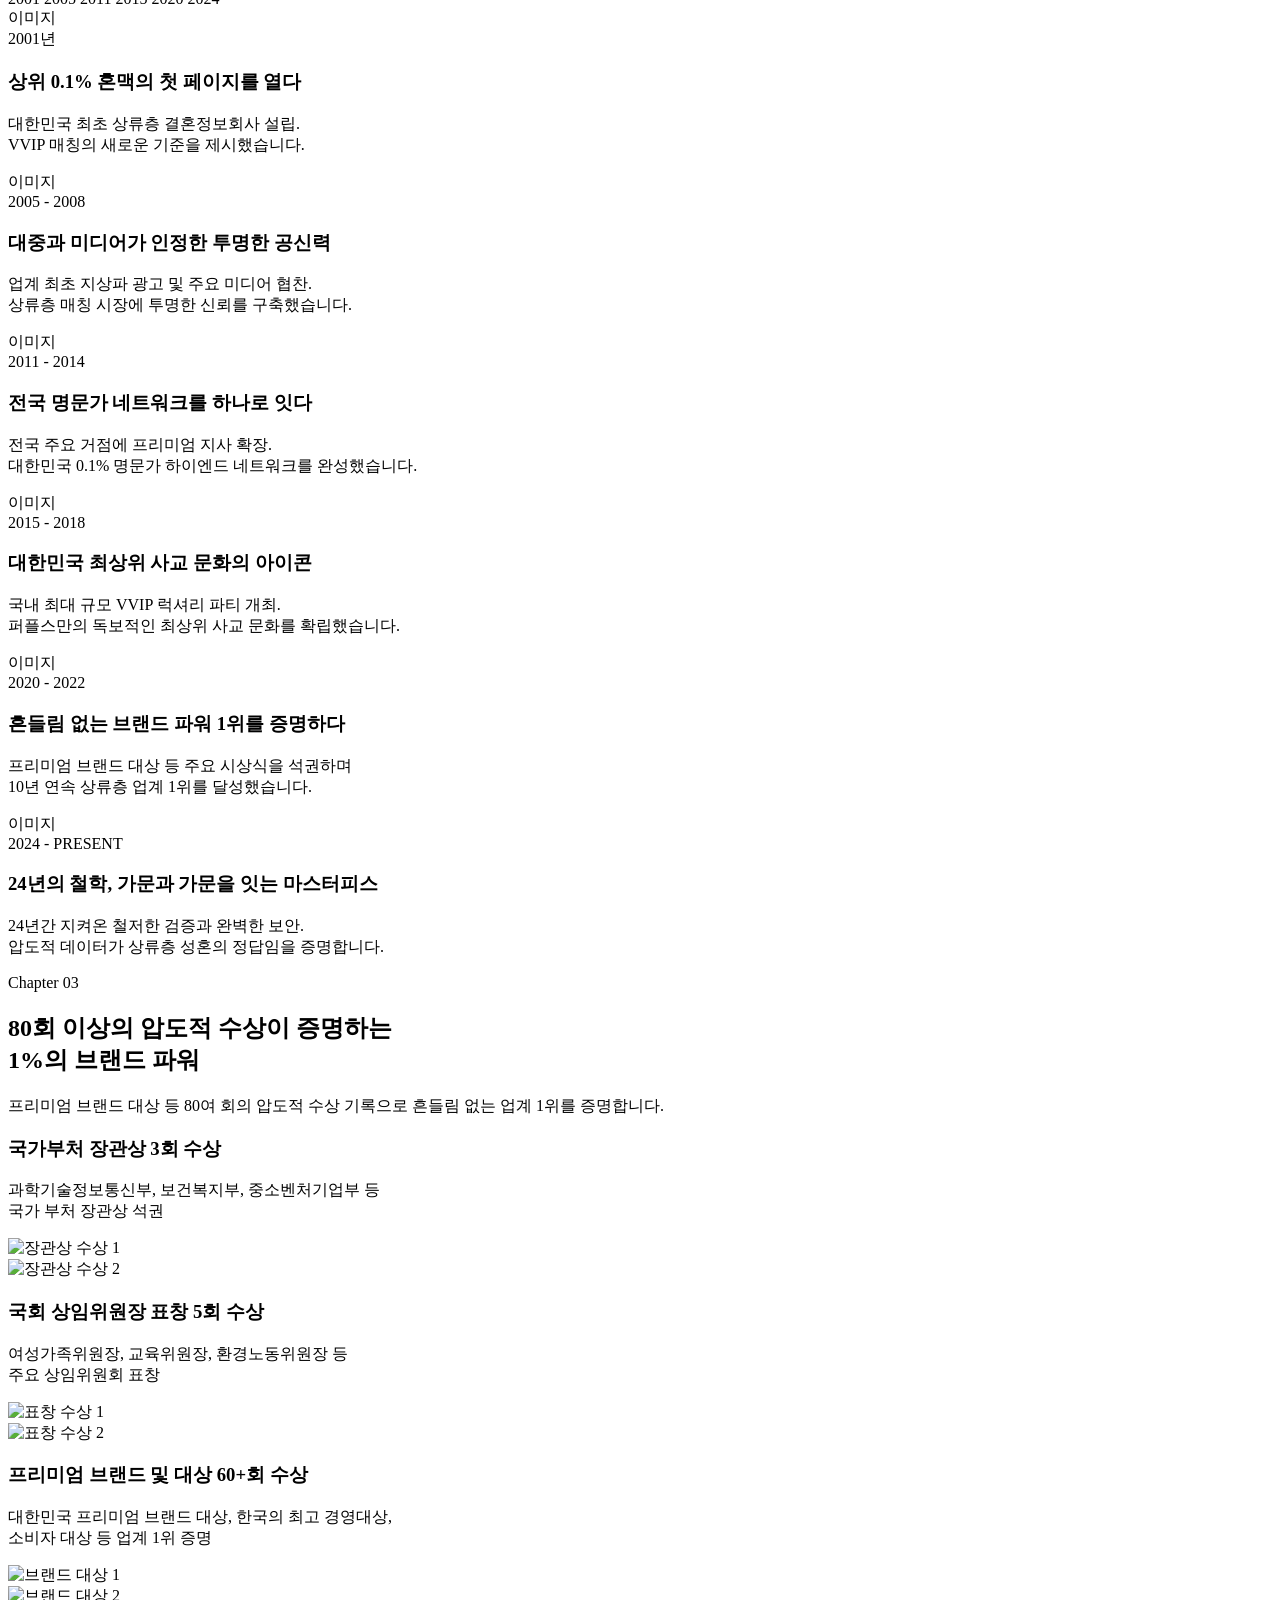
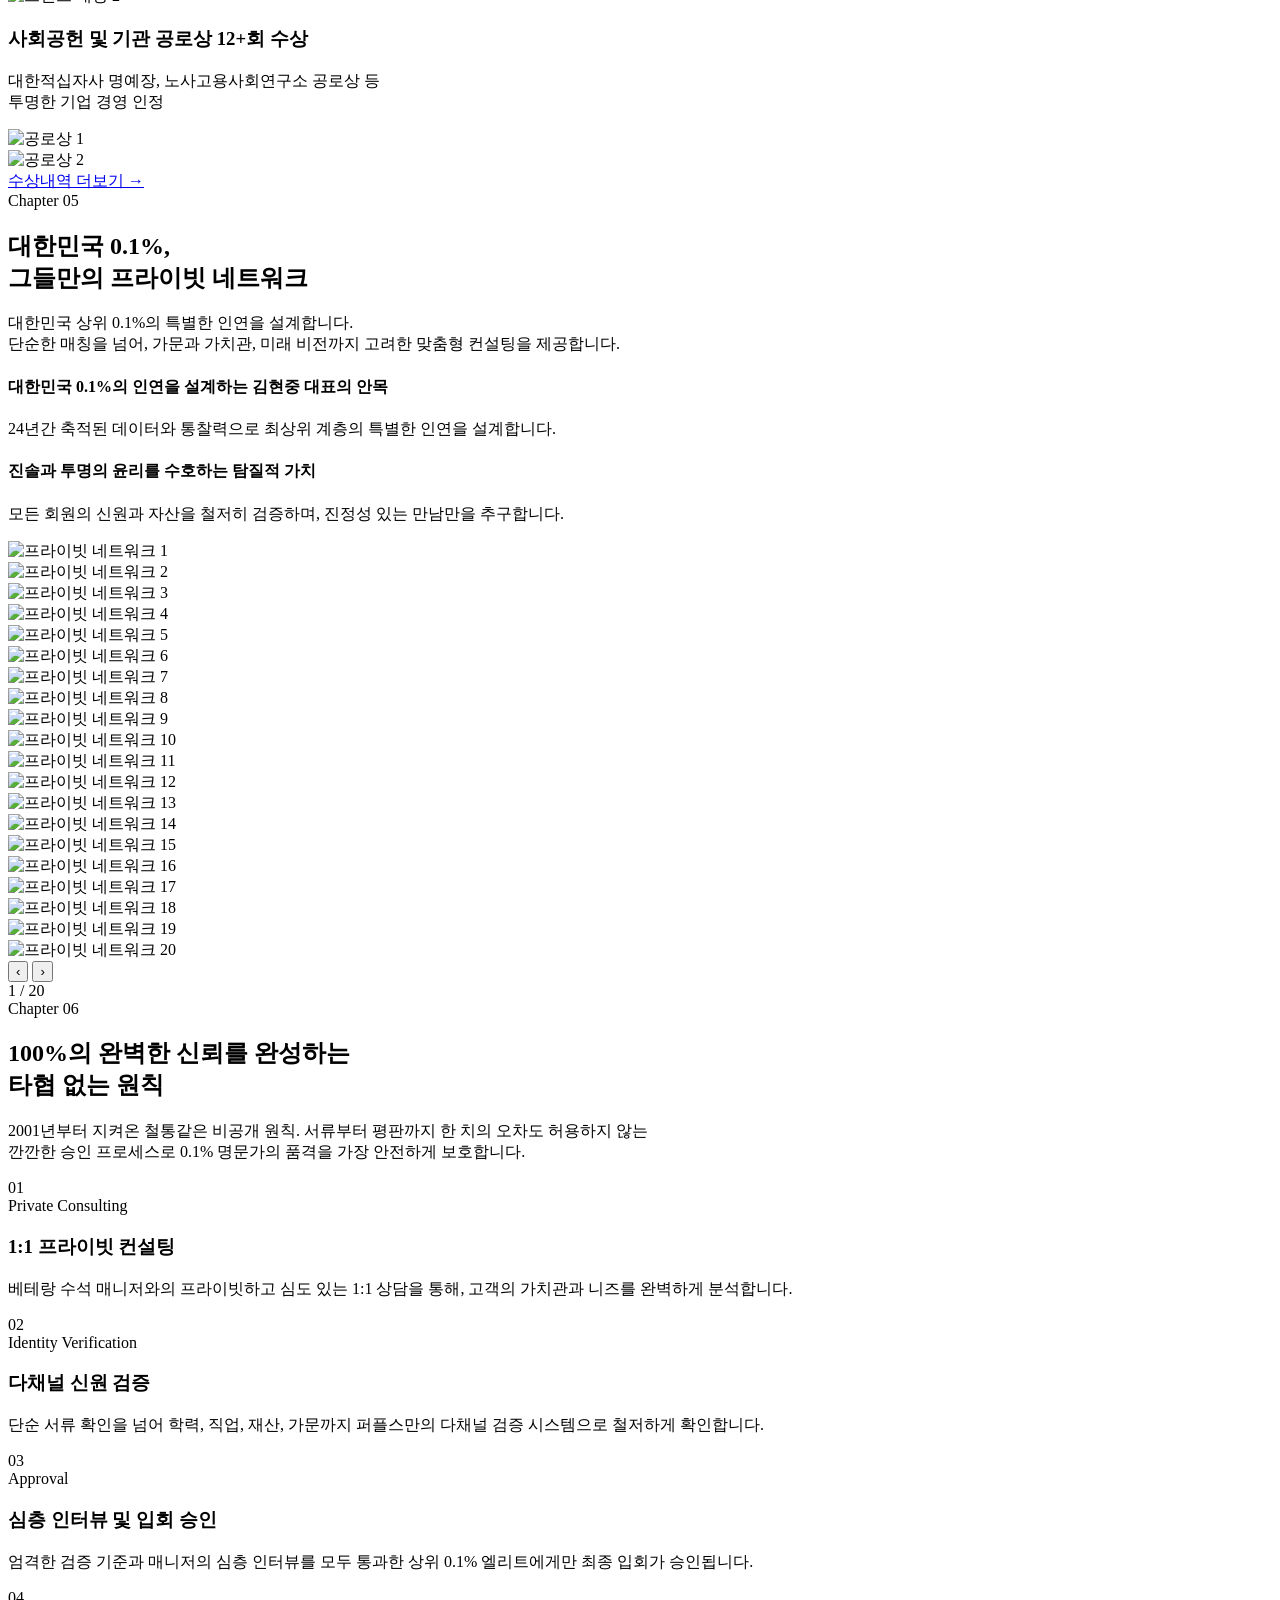
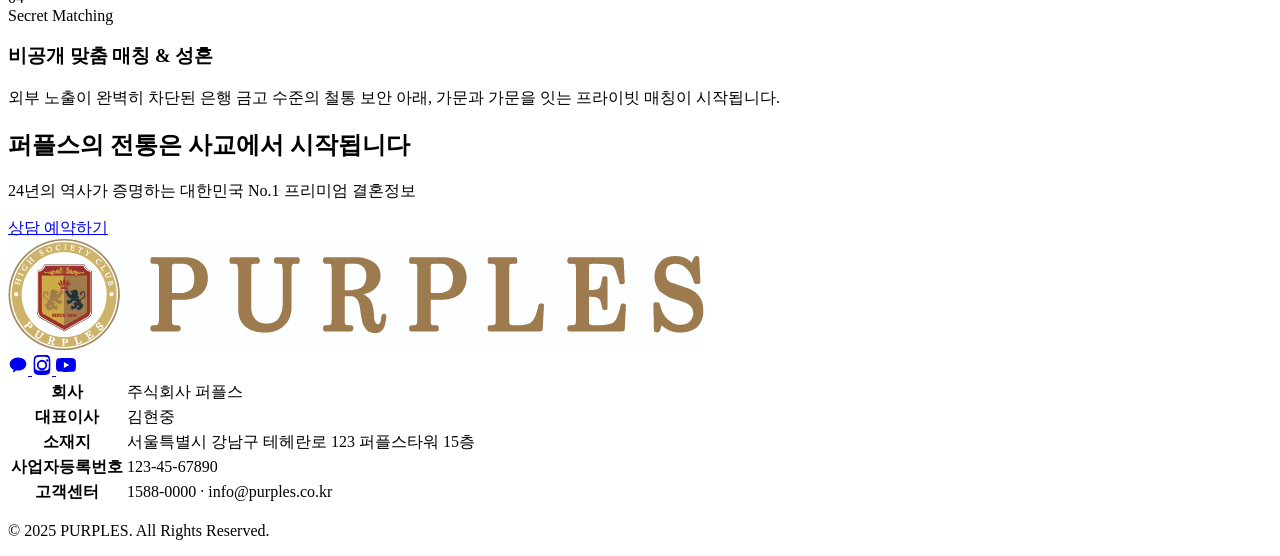
==== commit 3cb3a43e: "feat: UI update - icon circles, copy changes, party page enhancements" ====
--- a/index.html
+++ b/index.html
@@ -41,7 +41,7 @@
                     <div class="gnb-item" data-menu="fame">
                         <button class="gnb-1depth" type="button">퍼플스 명성</button>
                         <div class="gnb-2depth">
-                            <a href="index.html" class="gnb-2depth-link active">퍼플스 전통</a>
+                            <a href="why-purples.html" class="gnb-2depth-link active">퍼플스 전통</a>
                             <a href="#" class="gnb-2depth-link">퍼플스 명예</a>
                             <a href="#" class="gnb-2depth-link">퍼플스 CEO</a>
                             <a href="#" class="gnb-2depth-link">커플러이야기</a>
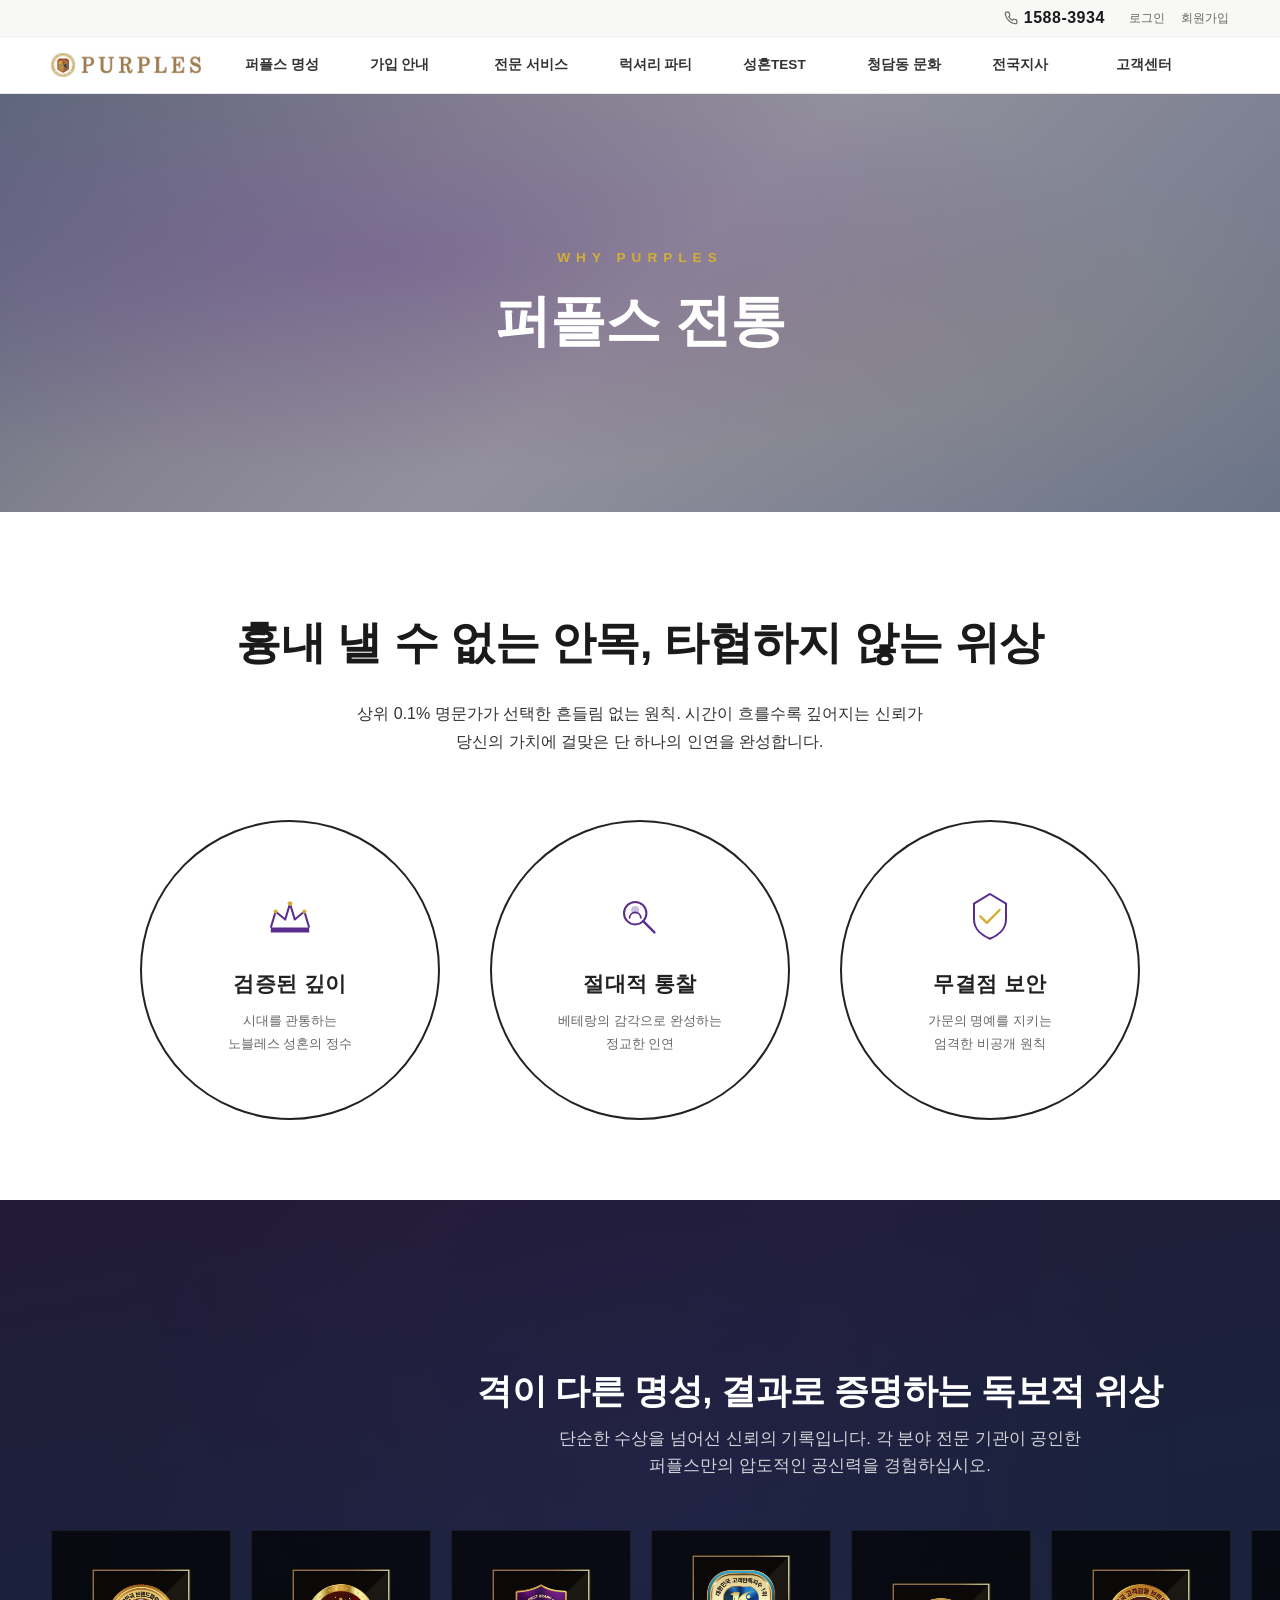
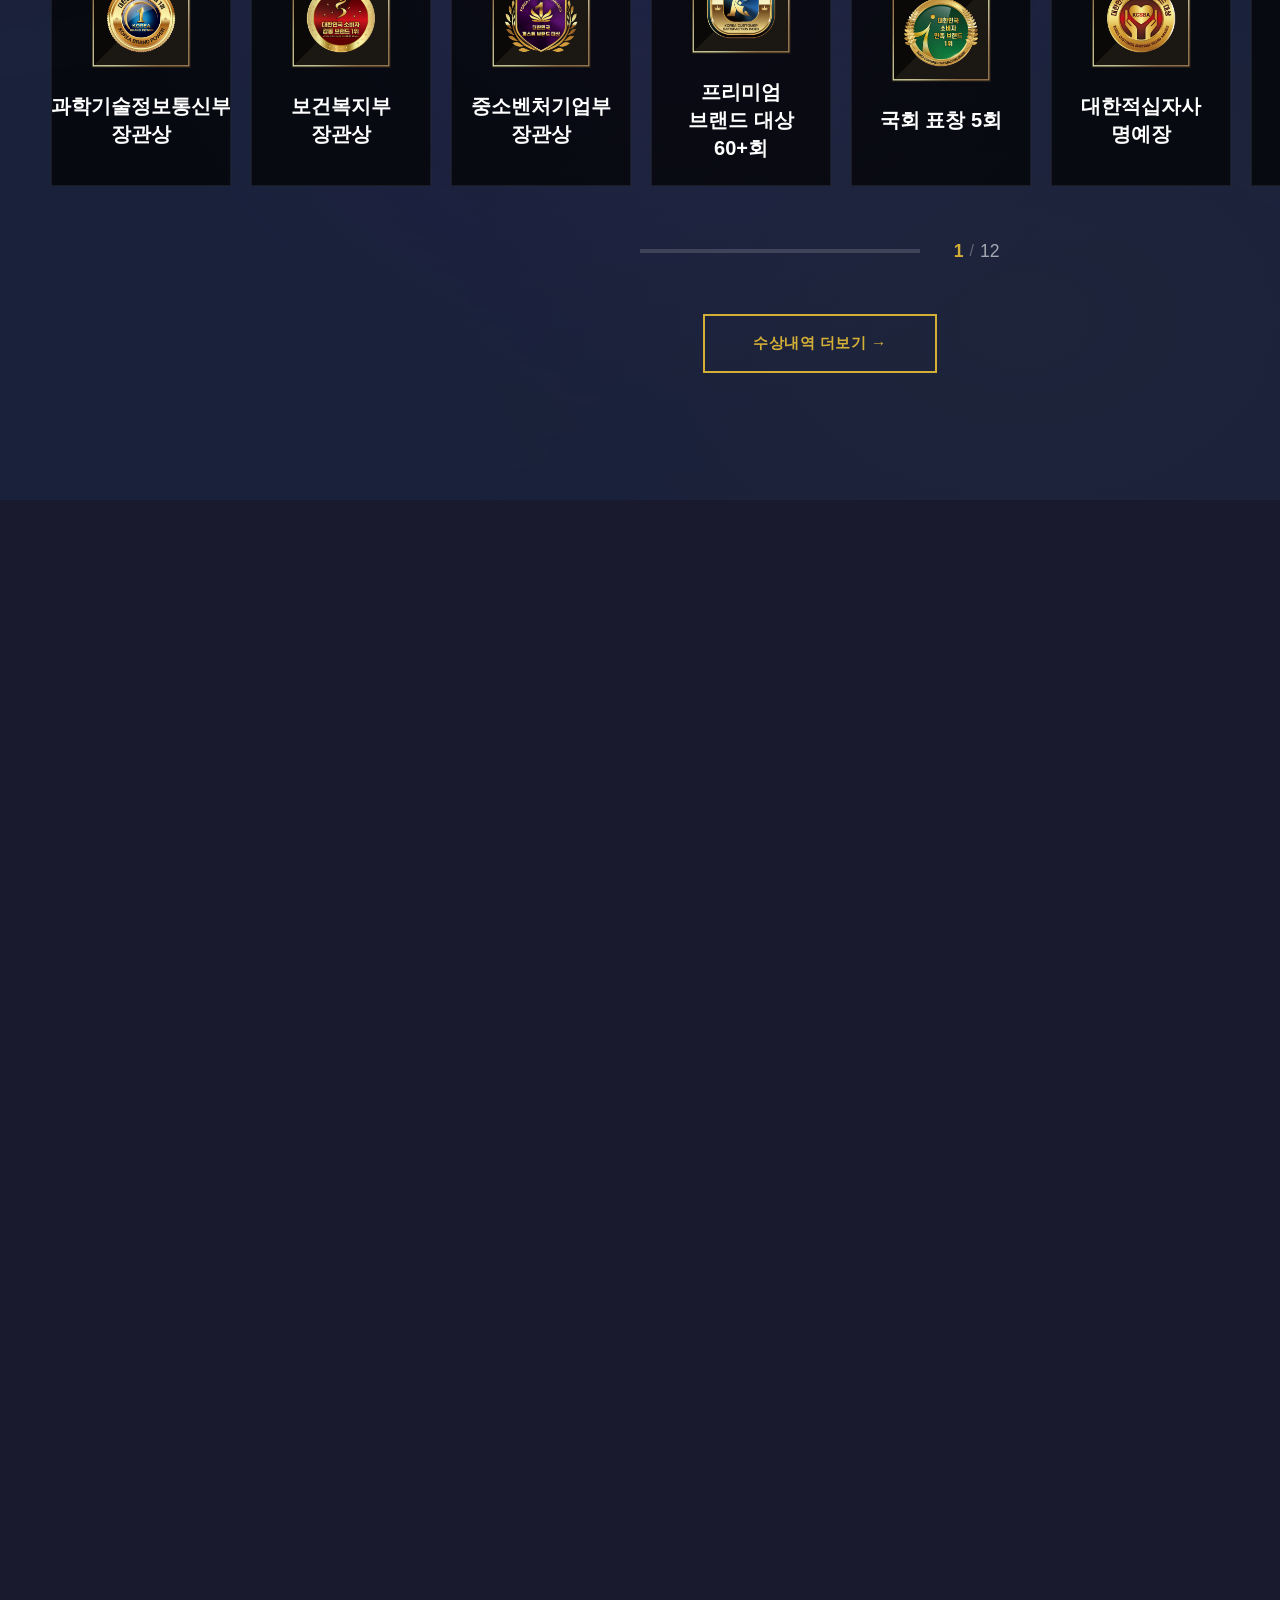
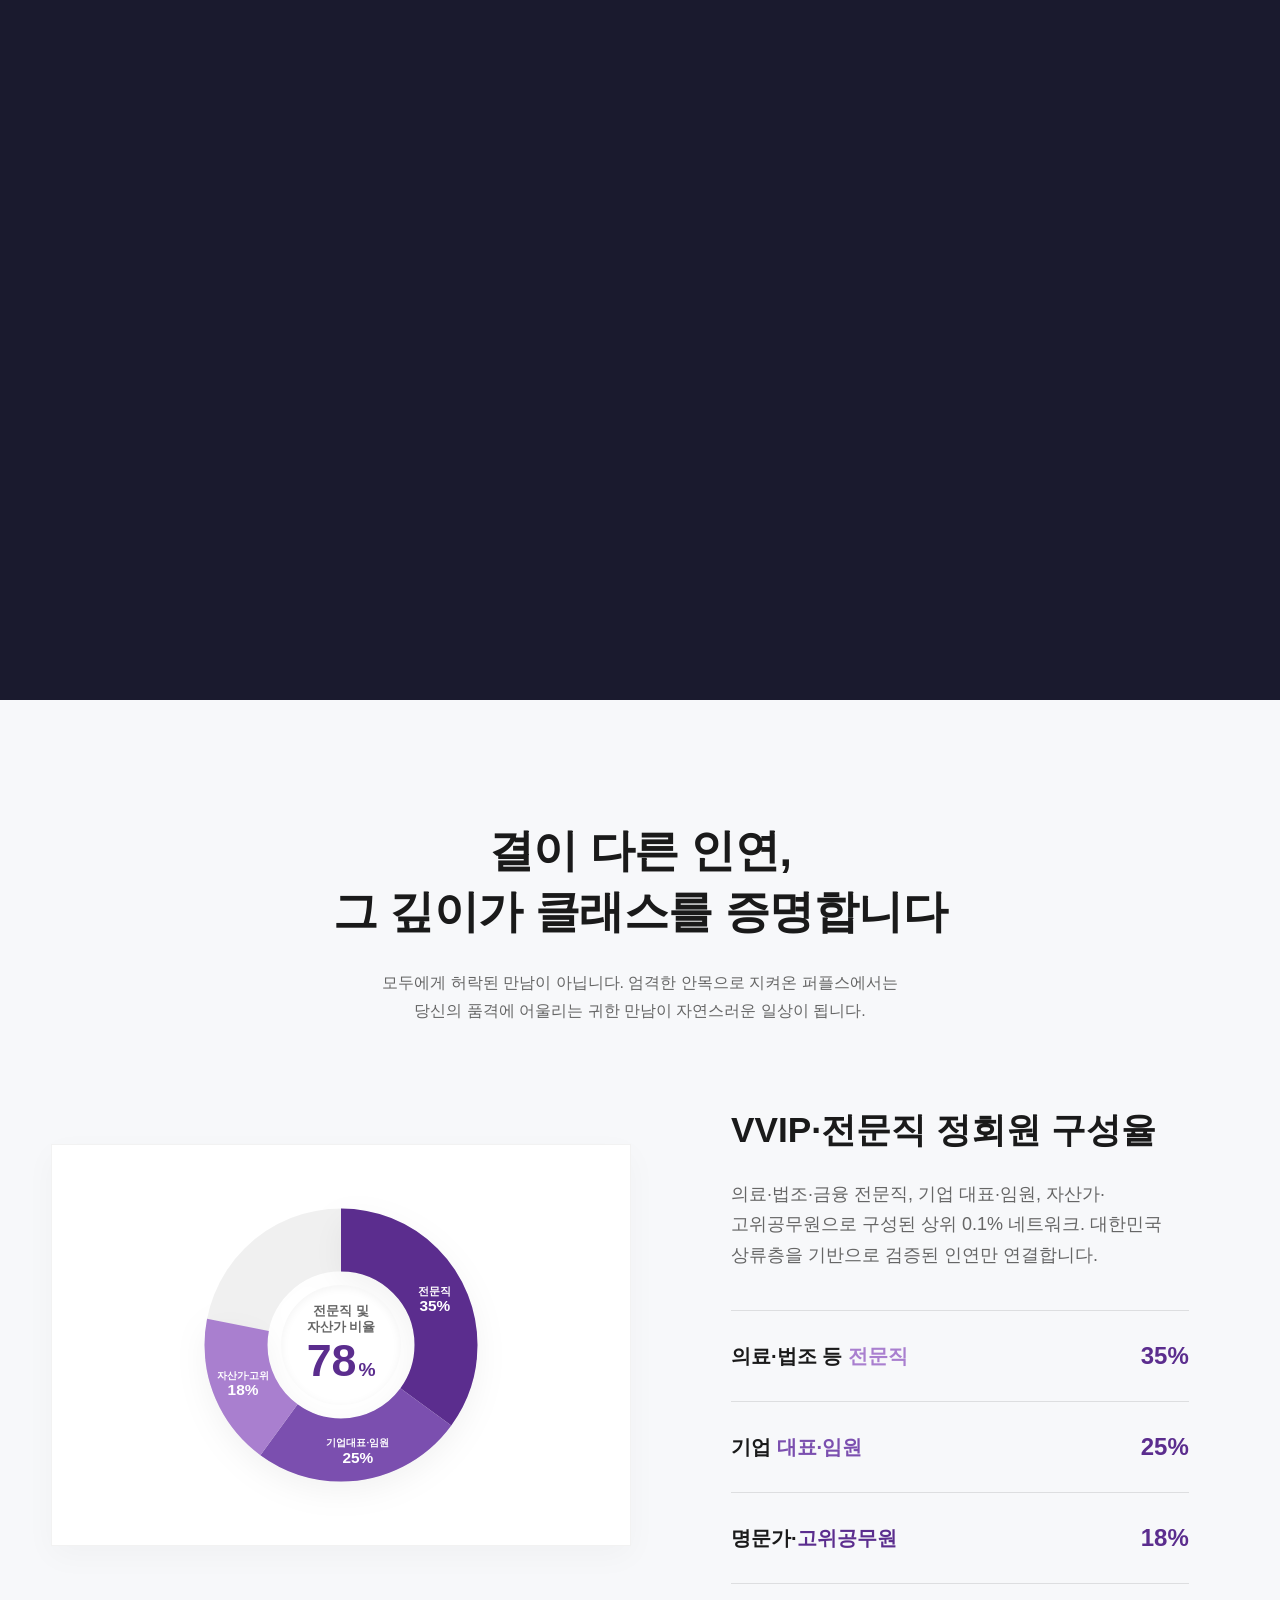
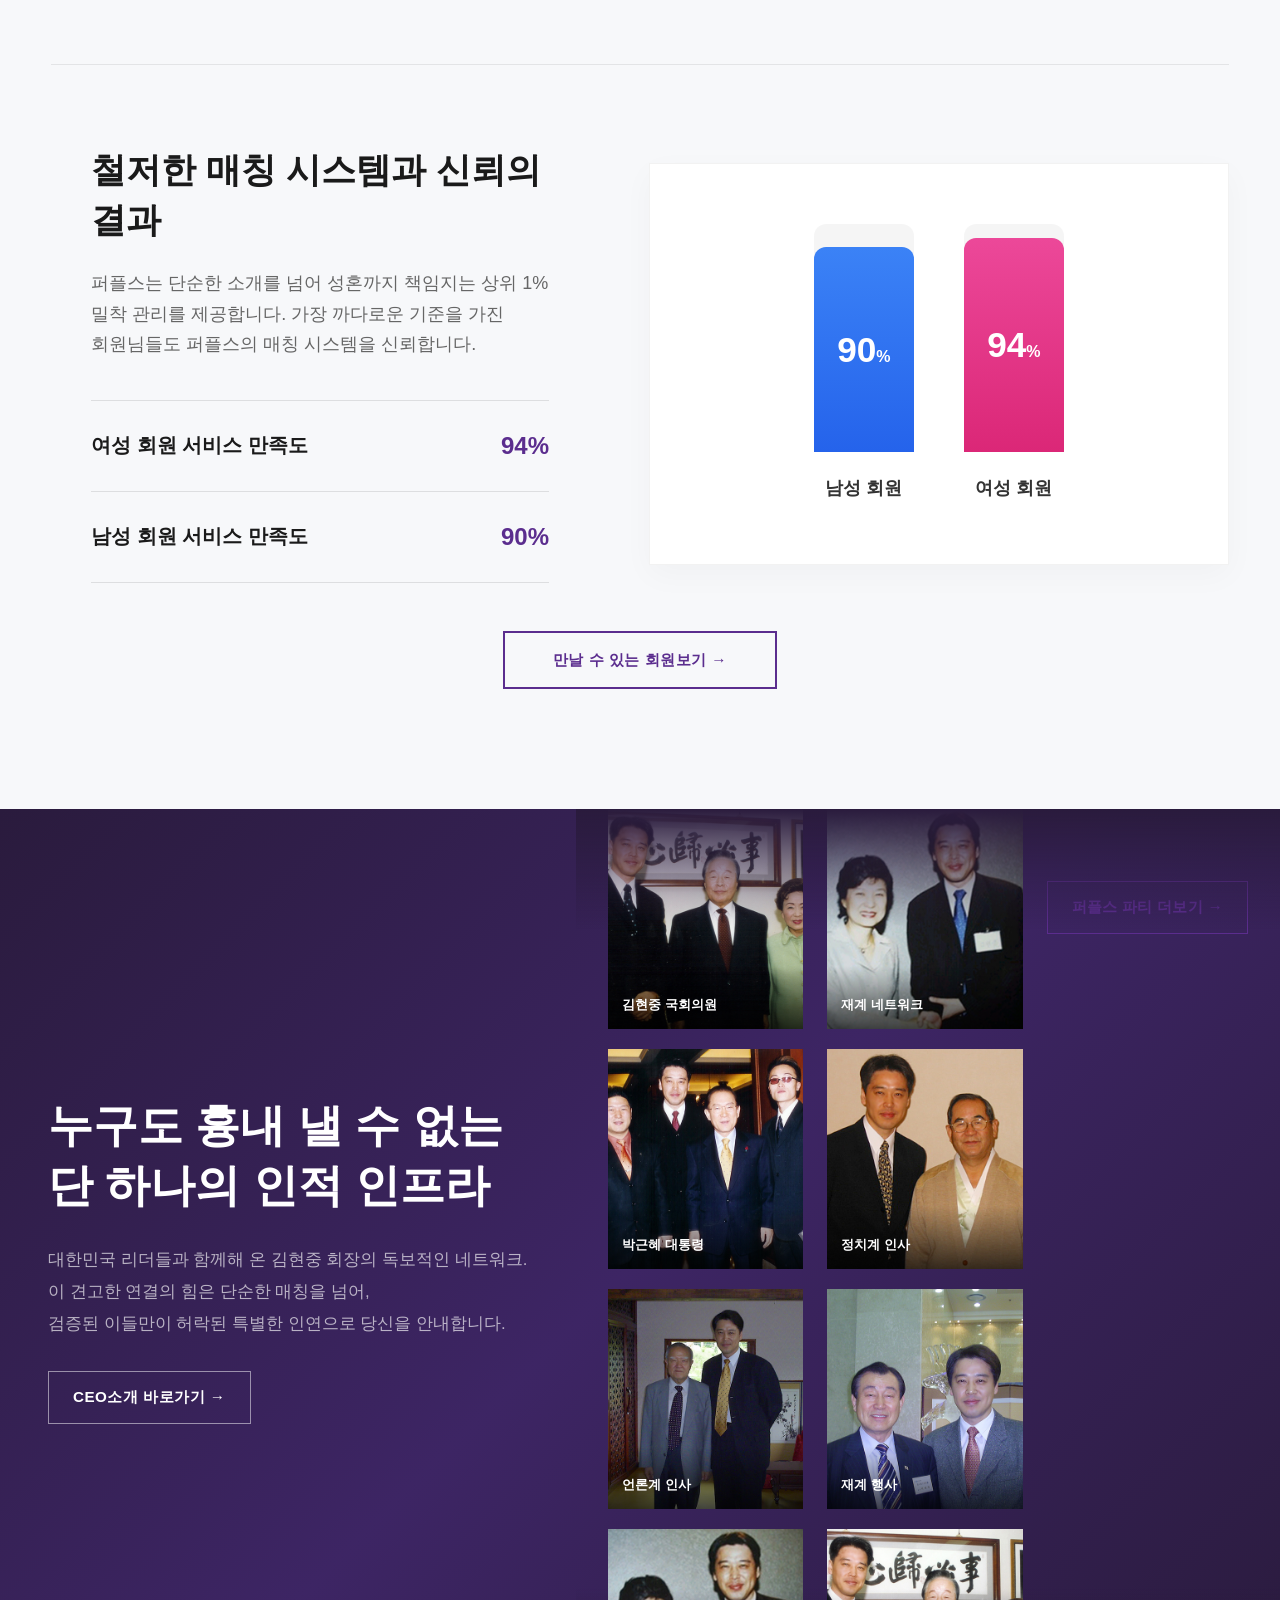
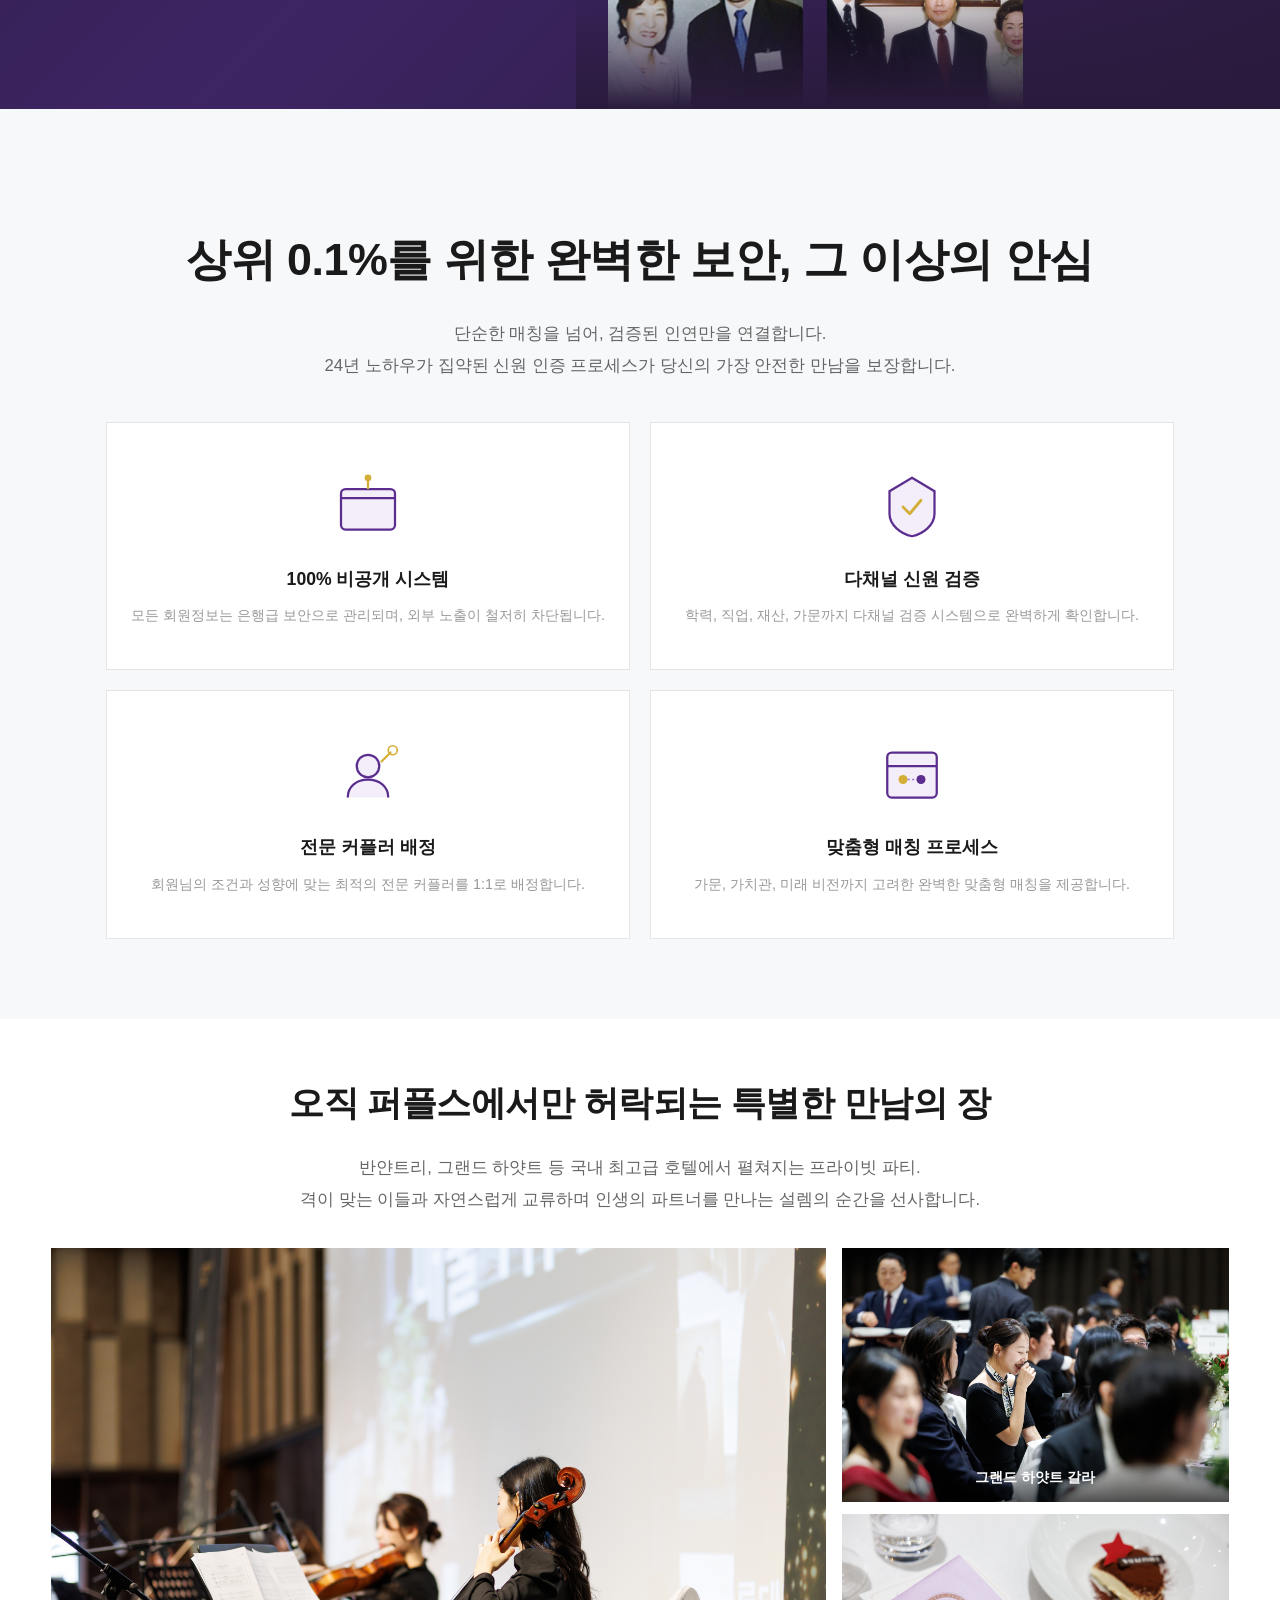
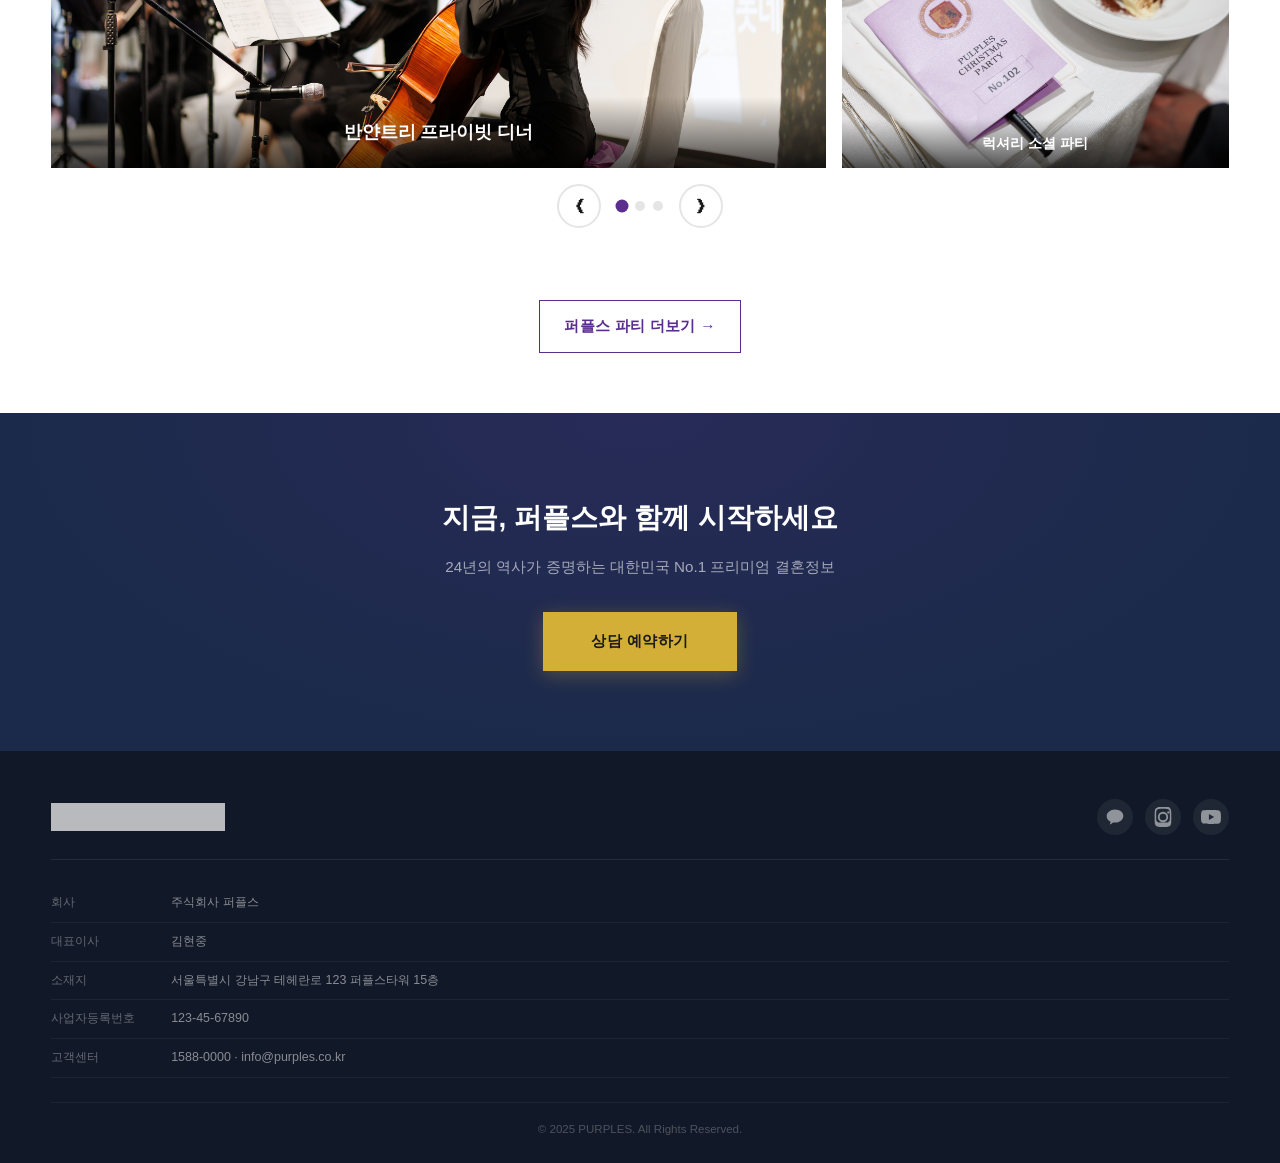
==== commit 0e339fcc: "feat: index.html을 why-purples.html로 리다이렉트, 기존 내용은 tradition.html로 보존" ====
--- a/index.html
+++ b/index.html
@@ -1,647 +1,17 @@
 <!DOCTYPE html>
 <html lang="ko">
-
 <head>
     <meta charset="UTF-8">
+    <meta http-equiv="refresh" content="0; url=why-purples.html">
     <meta name="viewport" content="width=device-width, initial-scale=1.0">
-    <title>퍼플스 전통 | PURPLES - 대한민국 No.1 프리미엄 결혼정보회사</title>
-    <meta name="description" content="24년 전통의 퍼플스, 누구도 흉내 낼 수 없는 독보적 지표와 압도적 수상 기록으로 대한민국 성혼의 역사를 만들어갑니다.">
-    <link rel="preconnect" href="https://fonts.googleapis.com">
-    <link rel="preconnect" href="https://fonts.gstatic.com" crossorigin>
-    <link
-        href="https://fonts.googleapis.com/css2?family=Noto+Sans+KR:wght@300;400;500;600;700;900&family=Inter:wght@300;400;500;600;700&display=swap"
-        rel="stylesheet">
-    <link rel="stylesheet" href="css/style.css">
+    <title>PURPLES - 대한민국 No.1 프리미엄 결혼정보회사</title>
+    <meta name="description" content="퍼플스 - 대한민국 상위 0.1%를 위한 프리미엄 매칭 서비스. 24년간 쌓아온 신뢰와 전통으로 성혼의 새로운 기준을 만듭니다.">
+    <link rel="canonical" href="why-purples.html">
 </head>
-
 <body>
-    <!-- ===== HEADER / GNB ===== -->
-    <header class="header" id="header">
-        <!-- 상단 유틸리티 바 -->
-        <div class="header-util">
-            <div class="header-util-inner">
-                <span class="util-phone">
-                    <svg width="14" height="14" viewBox="0 0 24 24" fill="none" stroke="currentColor" stroke-width="2"><path d="M22 16.92v3a2 2 0 01-2.18 2 19.79 19.79 0 01-8.63-3.07 19.5 19.5 0 01-6-6 19.79 19.79 0 01-3.07-8.67A2 2 0 014.11 2h3a2 2 0 012 1.72c.127.96.362 1.903.7 2.81a2 2 0 01-.45 2.11L8.09 9.91a16 16 0 006 6l1.27-1.27a2 2 0 012.11-.45c.907.338 1.85.573 2.81.7A2 2 0 0122 16.92z"/></svg>
-                    <strong>1588-3934</strong>
-                </span>
-                <div class="util-links">
-                    <a href="#" class="util-link">로그인</a>
-                    <a href="#" class="util-link">회원가입</a>
-                </div>
-            </div>
-        </div>
-        <!-- 메인 GNB -->
-        <div class="header-main">
-            <div class="header-inner">
-                <a href="index.html" class="logo" id="logo">
-                    <img src="images/logo_ci.jpg" alt="PURPLES" class="logo-img">
-                </a>
-                <nav class="gnb" id="gnb">
-                    <!-- 1. 퍼플스 명성 -->
-                    <div class="gnb-item" data-menu="fame">
-                        <button class="gnb-1depth" type="button">퍼플스 명성</button>
-                        <div class="gnb-2depth">
-                            <a href="why-purples.html" class="gnb-2depth-link active">퍼플스 전통</a>
-                            <a href="#" class="gnb-2depth-link">퍼플스 명예</a>
-                            <a href="#" class="gnb-2depth-link">퍼플스 CEO</a>
-                            <a href="#" class="gnb-2depth-link">커플러이야기</a>
-                            <a href="#" class="gnb-2depth-link">퍼플스 수상</a>
-                            <a href="#" class="gnb-2depth-link">퍼플스 CF</a>
-                            <a href="#" class="gnb-2depth-link">미인대회 추천</a>
-                            <a href="#" class="gnb-2depth-link">퍼플스 활동</a>
-                            <a href="#" class="gnb-2depth-link">퍼플스 방송출연</a>
-                            <a href="#" class="gnb-2depth-link">언론속 퍼플스</a>
-                        </div>
-                    </div>
-                    <!-- 2. 가입 안내 -->
-                    <div class="gnb-item" data-menu="join">
-                        <button class="gnb-1depth" type="button">가입 안내</button>
-                        <div class="gnb-2depth">
-                            <a href="#" class="gnb-2depth-link">정회원 멤버</a>
-                            <a href="#" class="gnb-2depth-link">영회원 성혼 등재</a>
-                            <a href="#" class="gnb-2depth-link">회원 등급</a>
-                            <a href="#" class="gnb-2depth-link">나의 등급 확인하기</a>
-                            <a href="#" class="gnb-2depth-link">상회원 기입비</a>
-                            <a href="#" class="gnb-2depth-link">만남 수 있는 회원</a>
-                            <a href="#" class="gnb-2depth-link">맞선 성공 비법</a>
-                        </div>
-                    </div>
-                    <!-- 3. 전문 서비스 -->
-                    <div class="gnb-item" data-menu="service">
-                        <button class="gnb-1depth" type="button">전문 서비스</button>
-                        <div class="gnb-2depth">
-                            <a href="#" class="gnb-2depth-link">프리미티 멤버스</a>
-                            <a href="#" class="gnb-2depth-link">지금별 서비스</a>
-                            <a href="#" class="gnb-2depth-link">자녀결혼 프로젝트</a>
-                            <a href="#" class="gnb-2depth-link">VVIP 고객 컴버스</a>
-                            <a href="#" class="gnb-2depth-link">재혼성공 프로젝트</a>
-                        </div>
-                    </div>
-                    <!-- 4. 럭셔리 파티 -->
-                    <div class="gnb-item" data-menu="party">
-                        <button class="gnb-1depth" type="button">럭셔리 파티</button>
-                        <div class="gnb-2depth">
-                            <a href="party.html" class="gnb-2depth-link">퍼플스 파티</a>
-                            <a href="#" class="gnb-2depth-link">자유 명단</a>
-                            <a href="#" class="gnb-2depth-link">신랑증인파티</a>
-                            <a href="#" class="gnb-2depth-link">파티 여행</a>
-                            <a href="#" class="gnb-2depth-link">신랑등인 이벤트</a>
-                            <a href="#" class="gnb-2depth-link">전별리 이벤트</a>
-                        </div>
-                    </div>
-                    <!-- 5. 성혼TEST -->
-                    <div class="gnb-item" data-menu="test">
-                        <button class="gnb-1depth" type="button">성혼TEST</button>
-                        <div class="gnb-2depth">
-                            <a href="#" class="gnb-2depth-link">퍼플스 테스트</a>
-                        </div>
-                    </div>
-                    <!-- 6. 청담동 문화 -->
-                    <div class="gnb-item" data-menu="culture">
-                        <button class="gnb-1depth" type="button">청담동 문화</button>
-                        <div class="gnb-2depth">
-                            <a href="#" class="gnb-2depth-link">퍼플스 TV</a>
-                            <a href="#" class="gnb-2depth-link">청담동 라이프</a>
-                            <a href="#" class="gnb-2depth-link">청담동 문화 Q&A</a>
-                            <a href="#" class="gnb-2depth-link">채널들 이야기</a>
-                            <a href="#" class="gnb-2depth-link">성혼 가이드</a>
-                            <a href="#" class="gnb-2depth-link">명품의 역사</a>
-                            <a href="#" class="gnb-2depth-link">High-on Style Culture</a>
-                        </div>
-                    </div>
-                    <!-- 7. 성혼 클럽 -->
-                    <div class="gnb-item" data-menu="club">
-                        <button class="gnb-1depth" type="button">성혼 클럽</button>
-                        <div class="gnb-2depth">
-                            <a href="#" class="gnb-2depth-link">R&D Club</a>
-                            <a href="#" class="gnb-2depth-link">R&D Club 정기모임</a>
-                            <a href="#" class="gnb-2depth-link">보스골프 정기모임</a>
-                            <a href="#" class="gnb-2depth-link">뉴크골프 정기모임</a>
-                            <a href="#" class="gnb-2depth-link">성혼이들 스토리</a>
-                        </div>
-                    </div>
-                    <!-- 8. 전국지사 -->
-                    <div class="gnb-item" data-menu="branch">
-                        <button class="gnb-1depth" type="button">전국지사</button>
-                        <div class="gnb-2depth">
-                            <a href="#" class="gnb-2depth-link">서울 본사</a>
-                            <a href="#" class="gnb-2depth-link">경기 지사</a>
-                            <a href="#" class="gnb-2depth-link">각종 제휴업체</a>
-                            <a href="#" class="gnb-2depth-link">부산 지사</a>
-                            <a href="#" class="gnb-2depth-link">대구 지사</a>
-                            <a href="#" class="gnb-2depth-link">대전 시사</a>
-                            <a href="#" class="gnb-2depth-link">광주 지사</a>
-                        </div>
-                    </div>
-                    <!-- 9. 고객센터 -->
-                    <div class="gnb-item" data-menu="cs">
-                        <button class="gnb-1depth" type="button">고객센터</button>
-                        <div class="gnb-2depth">
-                            <a href="#" class="gnb-2depth-link">고객센터</a>
-                            <a href="#" class="gnb-2depth-link">공지사항</a>
-                            <a href="#" class="gnb-2depth-link">결혼 문화란</a>
-                        </div>
-                    </div>
-                </nav>
-                <button class="menu-toggle" id="menuToggle" aria-label="메뉴">
-                    <span></span><span></span><span></span>
-                </button>
-            </div>
-            <!-- 메가 메뉴 배경 패널 -->
-            <div class="gnb-mega-bg"></div>
-        </div>
-        <!-- GNB 2depth 드롭다운 오버레이 -->
-        <div class="gnb-overlay" id="gnbOverlay"></div>
-    </header>
-
-    <!-- ===== HERO BANNER ===== -->
-    <section class="hero" id="hero">
-        <div class="hero-bg">
-            <!-- Abstract gradient background with pattern -->
-            <div class="hero-pattern"></div>
-        </div>
-        <div class="hero-content">
-            <h1 class="hero-title">퍼플스 전통</h1>
-            <p class="hero-desc">
-                대한민국 상위 0.1%를 위한 프리미엄 매칭 서비스.<br>
-                24년간 쌓아온 신뢰와 전통으로 성혼의 새로운 기준을 만듭니다.
-            </p>
-            <div class="hero-tags">
-                <span class="hero-tag">24년 전통</span>
-                <span class="hero-tag">80회 수상</span>
-                <span class="hero-tag">상위 0.1%</span>
-                <span class="hero-tag">100% 비공개</span>
-            </div>
-        </div>
-    </section>
-
-    <!-- ===== CHAPTER 01: 독보적 지표 (풀 와이드 4컬럼) ===== -->
-    <section class="chapter chapter-fullwidth" id="indicators">
-        <div class="container">
-            <div class="ch01-header reveal-up">
-                <h2 class="ch01-title">압도적 숫자가 증명하는 1%의 헤리티지</h2>
-                <p class="ch01-subtitle">상위 0.1% 명문가가 선택한 24년의 기록, 퍼플스이기에 가능한 결과입니다</p>
-            </div>
-            <div class="ch01-cards reveal-up">
-                <!-- 카드 1: 역사의 증명 -->
-                <div class="ch01-card">
-                    <div class="ch01-img">
-                        <img src="images/tradition/indicator-01.jpg" alt="역사의 증명" onerror="this.style.display='none'">
-                        <span class="ch01-img-label">이미지</span>
-                    </div>
-                    <span class="ch01-category">역사의 증명</span>
-                    <div class="ch01-number">
-                        <span class="count" data-target="24">0</span><span class="ch01-unit">년</span>
-                    </div>
-                    <p class="ch01-desc">2001년 시작된 대한민국<br>최초 회원 상조동 결혼정보회사로서의<br>깊이 있는 헤리티지</p>
-                </div>
-                <!-- 카드 2: 공신력의 증명 -->
-                <div class="ch01-card">
-                    <div class="ch01-img">
-                        <img src="images/indicator-02.jpg" alt="공신력의 증명" onerror="this.style.display='none'">
-                        <span class="ch01-img-label">이미지</span>
-                    </div>
-                    <span class="ch01-category">공신력의 증명</span>
-                    <div class="ch01-number">
-                        <span class="count" data-target="80">0</span><span class="ch01-unit">+</span>
-                    </div>
-                    <p class="ch01-desc">대한민국 프리미엄 브랜드 대상 등<br>대한민국 미디어와 전문기관,<br>업계 최고 수준의 공신력</p>
-                </div>
-                <!-- 카드 3: 인프라의 증명 -->
-                <div class="ch01-card">
-                    <div class="ch01-img">
-                        <img src="images/indicator-03.jpg" alt="인프라의 증명" onerror="this.style.display='none'">
-                        <span class="ch01-img-label">이미지</span>
-                    </div>
-                    <span class="ch01-category">인프라의 증명</span>
-                    <div class="ch01-number">
-                        <span class="count" data-target="0.1" data-decimal="true">0</span><span class="ch01-unit">%</span>
-                    </div>
-                    <p class="ch01-desc">정 재계, 전문가, 의료법조계 전문직 등<br>퍼플스만의 독보적인 프라이빗<br>클라이언트 차별의 폭</p>
-                </div>
-                <!-- 카드 4: 신뢰의 증명 -->
-                <div class="ch01-card">
-                    <div class="ch01-img">
-                        <img src="images/indicator-04.jpg" alt="신뢰의 증명" onerror="this.style.display='none'">
-                        <span class="ch01-img-label">이미지</span>
-                    </div>
-                    <span class="ch01-category">신뢰의 증명</span>
-                    <div class="ch01-number">
-                        <span class="count" data-target="100">0</span><span class="ch01-unit">%</span>
-                    </div>
-                    <p class="ch01-desc">서류부터 평판까지 한 치의 오차도<br>허용하지 않는 안심할 수 있는<br>완벽한 프라이버시 보장</p>
-                </div>
-            </div>
-        </div>
-    </section>
-
-    <!-- ===== CHAPTER 02: 24년 역사 (횡스크롤 타임라인) ===== -->
-    <section class="hz-timeline-wrapper" id="history">
-        <div class="hz-timeline-sticky">
-            <!-- 상단 타이틀 (고정) -->
-            <div class="hz-header">
-                <span class="chapter-num">Chapter 02</span>
-                <h2 class="hz-title">24년, 우리가 써 내려간 기록이<br>곧 대한민국 성혼의 역사입니다</h2>
-            </div>
-
-            <!-- 하단 진행 바 -->
-            <div class="hz-progress">
-                <div class="hz-progress-bar" id="hzProgressBar"></div>
-            </div>
-
-            <!-- 연도 네비게이션 -->
-            <div class="hz-year-nav" id="hzYearNav">
-                <span class="hz-year-dot active" data-index="0">2001</span>
-                <span class="hz-year-dot" data-index="1">2005</span>
-                <span class="hz-year-dot" data-index="2">2011</span>
-                <span class="hz-year-dot" data-index="3">2015</span>
-                <span class="hz-year-dot" data-index="4">2020</span>
-                <span class="hz-year-dot" data-index="5">2024</span>
-            </div>
-
-            <!-- 횡스크롤 패널 컨테이너 -->
-            <div class="hz-panels" id="hzPanels">
-                <!-- Panel 1: 2001 -->
-                <div class="hz-panel active" data-year="2001">
-                    <div class="hz-card">
-                        <div class="hz-card-img">
-                            <img src="images/tradition/timeline-2001.jpg" alt="2001" onerror="this.style.display='none'">
-                            <span class="hz-card-img-label">이미지</span>
-                        </div>
-                        <span class="hz-panel-year">2001년</span>
-                        <h3 class="hz-panel-title">상위 0.1% 혼맥의 첫 페이지를 열다</h3>
-                        <p class="hz-panel-desc">대한민국 최초 상류층 결혼정보회사 설립.<br>VVIP 매칭의 새로운 기준을 제시했습니다.</p>
-                    </div>
-                </div>
-                <!-- Panel 2: 2005-2008 -->
-                <div class="hz-panel" data-year="2005">
-                    <div class="hz-card">
-                        <div class="hz-card-img">
-                            <img src="images/tradition/timeline-2005.jpg" alt="2005" onerror="this.style.display='none'">
-                            <span class="hz-card-img-label">이미지</span>
-                        </div>
-                        <span class="hz-panel-year">2005 - 2008</span>
-                        <h3 class="hz-panel-title">대중과 미디어가 인정한 투명한 공신력</h3>
-                        <p class="hz-panel-desc">업계 최초 지상파 광고 및 주요 미디어 협찬.<br>상류층 매칭 시장에 투명한 신뢰를 구축했습니다.</p>
-                    </div>
-                </div>
-                <!-- Panel 3: 2011-2014 -->
-                <div class="hz-panel" data-year="2011">
-                    <div class="hz-card">
-                        <div class="hz-card-img">
-                            <img src="images/tradition/timeline-2011.jpg" alt="2011" onerror="this.style.display='none'">
-                            <span class="hz-card-img-label">이미지</span>
-                        </div>
-                        <span class="hz-panel-year">2011 - 2014</span>
-                        <h3 class="hz-panel-title">전국 명문가 네트워크를 하나로 잇다</h3>
-                        <p class="hz-panel-desc">전국 주요 거점에 프리미엄 지사 확장.<br>대한민국 0.1% 명문가 하이엔드 네트워크를 완성했습니다.</p>
-                    </div>
-                </div>
-                <!-- Panel 4: 2015-2018 -->
-                <div class="hz-panel" data-year="2015">
-                    <div class="hz-card">
-                        <div class="hz-card-img">
-                            <img src="images/tradition/timeline-2015.jpg" alt="2015" onerror="this.style.display='none'">
-                            <span class="hz-card-img-label">이미지</span>
-                        </div>
-                        <span class="hz-panel-year">2015 - 2018</span>
-                        <h3 class="hz-panel-title">대한민국 최상위 사교 문화의 아이콘</h3>
-                        <p class="hz-panel-desc">국내 최대 규모 VVIP 럭셔리 파티 개최.<br>퍼플스만의 독보적인 최상위 사교 문화를 확립했습니다.</p>
-                    </div>
-                </div>
-                <!-- Panel 5: 2020-2022 -->
-                <div class="hz-panel" data-year="2020">
-                    <div class="hz-card">
-                        <div class="hz-card-img">
-                            <img src="images/tradition/timeline-2020.jpg" alt="2020" onerror="this.style.display='none'">
-                            <span class="hz-card-img-label">이미지</span>
-                        </div>
-                        <span class="hz-panel-year">2020 - 2022</span>
-                        <h3 class="hz-panel-title">흔들림 없는 브랜드 파워 1위를 증명하다</h3>
-                        <p class="hz-panel-desc">프리미엄 브랜드 대상 등 주요 시상식을 석권하며<br>10년 연속 상류층 업계 1위를 달성했습니다.</p>
-                    </div>
-                </div>
-                <!-- Panel 6: 2024-현재 -->
-                <div class="hz-panel" data-year="2024">
-                    <div class="hz-card">
-                        <div class="hz-card-img">
-                            <img src="images/tradition/timeline-2024.jpg" alt="2024" onerror="this.style.display='none'">
-                            <span class="hz-card-img-label">이미지</span>
-                        </div>
-                        <span class="hz-panel-year">2024 - PRESENT</span>
-                        <h3 class="hz-panel-title">24년의 철학, 가문과 가문을 잇는 마스터피스</h3>
-                        <p class="hz-panel-desc">24년간 지켜온 철저한 검증과 완벽한 보안.<br>압도적 데이터가 상류층 성혼의 정답임을 증명합니다.</p>
-                    </div>
-                </div>
-            </div>
-        </div>
-    </section>
-
-    <!-- ===== CHAPTER 03: Awards 쇼케이스 ===== -->
-    <section class="awards-section" id="awards">
-        <div class="awards-container">
-            <!-- 타이틀 -->
-            <div class="awards-header reveal-up">
-                <span class="chapter-num">Chapter 03</span>
-                <h2 class="awards-main-title">80회 이상의 압도적 수상이 증명하는<br>1%의 브랜드 파워</h2>
-                <p class="awards-sub-title">프리미엄 브랜드 대상 등 80여 회의 압도적 수상 기록으로 흔들림 없는 업계 1위를 증명합니다.</p>
-            </div>
-
-            <!-- 카테고리별 수상 내역 리스트 -->
-            <div class="awards-showcase">
-                <!-- 카테고리 1: 장관상 -->
-                <div class="awards-category reveal-up">
-                    <div class="awards-cat-row">
-                        <div class="awards-cat-text">
-                            <h3 class="awards-cat-title">국가부처 장관상 <span class="awards-cat-count">3회</span> 수상</h3>
-                            <p class="awards-cat-desc">과학기술정보통신부, 보건복지부, 중소벤처기업부 등<br>국가 부처 장관상 석권</p>
-                        </div>
-                        <div class="awards-cat-images">
-                            <div class="awards-cat-img">
-                                <img src="images/tradition/award_01.jpg" alt="장관상 수상 1">
-                            </div>
-                            <div class="awards-cat-img">
-                                <img src="images/tradition/award_02.jpg" alt="장관상 수상 2">
-                            </div>
-                        </div>
-                    </div>
-                </div>
-
-                <!-- 카테고리 2 -->
-                <div class="awards-category reveal-up">
-                    <div class="awards-cat-row">
-                        <div class="awards-cat-text">
-                            <h3 class="awards-cat-title">국회 상임위원장 표창 <span class="awards-cat-count">5회</span> 수상</h3>
-                            <p class="awards-cat-desc">여성가족위원장, 교육위원장, 환경노동위원장 등<br>주요 상임위원회 표창</p>
-                        </div>
-                        <div class="awards-cat-images">
-                            <div class="awards-cat-img">
-                                <img src="images/tradition/award_03.jpg" alt="표창 수상 1">
-                            </div>
-                            <div class="awards-cat-img">
-                                <img src="images/tradition/award_04.jpg" alt="표창 수상 2">
-                            </div>
-                        </div>
-                    </div>
-                </div>
-
-                <!-- 카테고리 3 -->
-                <div class="awards-category reveal-up">
-                    <div class="awards-cat-row">
-                        <div class="awards-cat-text">
-                            <h3 class="awards-cat-title">프리미엄 브랜드 및 대상 <span class="awards-cat-count">60+회</span> 수상</h3>
-                            <p class="awards-cat-desc">대한민국 프리미엄 브랜드 대상, 한국의 최고 경영대상,<br>소비자 대상 등 업계 1위 증명</p>
-                        </div>
-                        <div class="awards-cat-images">
-                            <div class="awards-cat-img">
-                                <img src="images/tradition/award_05.jpg" alt="브랜드 대상 1">
-                            </div>
-                            <div class="awards-cat-img">
-                                <img src="images/tradition/award_06.jpg" alt="브랜드 대상 2">
-                            </div>
-                        </div>
-                    </div>
-                </div>
-
-                <!-- 카테고리 4 -->
-                <div class="awards-category reveal-up">
-                    <div class="awards-cat-row">
-                        <div class="awards-cat-text">
-                            <h3 class="awards-cat-title">사회공헌 및 기관 공로상 <span class="awards-cat-count">12+회</span> 수상</h3>
-                            <p class="awards-cat-desc">대한적십자사 명예장, 노사고용사회연구소 공로상 등<br>투명한 기업 경영 인정</p>
-                        </div>
-                        <div class="awards-cat-images">
-                            <div class="awards-cat-img">
-                                <img src="images/tradition/award_07.jpg" alt="공로상 1">
-                            </div>
-                            <div class="awards-cat-img">
-                                <img src="images/tradition/award_08.jpg" alt="공로상 2">
-                            </div>
-                        </div>
-                    </div>
-                </div>
-            </div>
-
-            <!-- 더보기 버튼 -->
-            <div class="awards-more-wrap">
-                <a href="#" class="awards-more-btn">수상내역 더보기 →</a>
-            </div>
-
-        </div>
-    </section>
-
-    <!-- ===== CHAPTER 05: 프라이빗 네트워크 ===== -->
-    <section class="chapter" id="private">
-        <div class="container">
-            <div class="chapter-row">
-                <div class="chapter-text reveal-left">
-                    <span class="chapter-num">Chapter 05</span>
-                    <h2 class="chapter-title">대한민국 0.1%,<br>그들만의 프라이빗 네트워크</h2>
-                    <p class="chapter-desc">
-                        대한민국 상위 0.1%의 특별한 인연을 설계합니다.<br>
-                        단순한 매칭을 넘어, 가문과 가치관, 미래 비전까지 고려한 맞춤형 컨설팅을 제공합니다.
-                    </p>
-                    <div class="feature-blocks">
-                        <div class="feature-block">
-                            <h4>대한민국 0.1%의 인연을 설계하는 김현중 대표의 안목</h4>
-                            <p>24년간 축적된 데이터와 통찰력으로 최상위 계층의 특별한 인연을 설계합니다.</p>
-                        </div>
-                        <div class="feature-block">
-                            <h4>진솔과 투명의 윤리를 수호하는 탐질적 가치</h4>
-                            <p>모든 회원의 신원과 자산을 철저히 검증하며, 진정성 있는 만남만을 추구합니다.</p>
-                        </div>
-                    </div>
-                </div>
-                <div class="chapter-image reveal-right">
-                    <div class="ch5-slider">
-                        <div class="ch5-slider-track">
-                            <div class="ch5-slide active">
-                                <img src="images/tradition/network_01.jpg" alt="프라이빗 네트워크 1">
-                            </div>
-                            <div class="ch5-slide">
-                                <img src="images/tradition/network_02.jpg" alt="프라이빗 네트워크 2">
-                            </div>
-                            <div class="ch5-slide">
-                                <img src="images/tradition/network_03.jpg" alt="프라이빗 네트워크 3">
-                            </div>
-                            <div class="ch5-slide">
-                                <img src="images/tradition/network_04.jpg" alt="프라이빗 네트워크 4">
-                            </div>
-                            <div class="ch5-slide">
-                                <img src="images/tradition/network_05.jpg" alt="프라이빗 네트워크 5">
-                            </div>
-                            <div class="ch5-slide">
-                                <img src="images/tradition/network_06.jpg" alt="프라이빗 네트워크 6">
-                            </div>
-                            <div class="ch5-slide">
-                                <img src="images/tradition/network_07.jpg" alt="프라이빗 네트워크 7">
-                            </div>
-                            <div class="ch5-slide">
-                                <img src="images/tradition/network_08.jpg" alt="프라이빗 네트워크 8">
-                            </div>
-                            <div class="ch5-slide">
-                                <img src="images/tradition/network_09.jpg" alt="프라이빗 네트워크 9">
-                            </div>
-                            <div class="ch5-slide">
-                                <img src="images/tradition/network_10.jpg" alt="프라이빗 네트워크 10">
-                            </div>
-                            <div class="ch5-slide">
-                                <img src="images/tradition/network_11.jpg" alt="프라이빗 네트워크 11">
-                            </div>
-                            <div class="ch5-slide">
-                                <img src="images/tradition/network_12.jpg" alt="프라이빗 네트워크 12">
-                            </div>
-                            <div class="ch5-slide">
-                                <img src="images/tradition/network_13.jpg" alt="프라이빗 네트워크 13">
-                            </div>
-                            <div class="ch5-slide">
-                                <img src="images/tradition/network_14.jpg" alt="프라이빗 네트워크 14">
-                            </div>
-                            <div class="ch5-slide">
-                                <img src="images/tradition/network_15.jpg" alt="프라이빗 네트워크 15">
-                            </div>
-                            <div class="ch5-slide">
-                                <img src="images/tradition/network_16.jpg" alt="프라이빗 네트워크 16">
-                            </div>
-                            <div class="ch5-slide">
-                                <img src="images/tradition/network_17.jpg" alt="프라이빗 네트워크 17">
-                            </div>
-                            <div class="ch5-slide">
-                                <img src="images/tradition/network_18.jpg" alt="프라이빗 네트워크 18">
-                            </div>
-                            <div class="ch5-slide">
-                                <img src="images/tradition/network_19.jpg" alt="프라이빗 네트워크 19">
-                            </div>
-                            <div class="ch5-slide">
-                                <img src="images/tradition/network_20.jpg" alt="프라이빗 네트워크 20">
-                            </div>
-                        </div>
-                        <button class="ch5-slider-btn ch5-prev" aria-label="이전">‹</button>
-                        <button class="ch5-slider-btn ch5-next" aria-label="다음">›</button>
-                        <div class="ch5-slider-counter">
-                            <span class="ch5-current">1</span> / <span class="ch5-total">20</span>
-                        </div>
-                    </div>
-                </div>
-            </div>
-        </div>
-    </section>
-
-    <!-- ===== CHAPTER 06: 타협 없는 원칙 + 승인 프로세스 ===== -->
-    <section class="philosophy-section" id="principles">
-        <div class="container">
-            <div class="philosophy-header reveal-up">
-                <span class="chapter-num">Chapter 06</span>
-                <h2 class="philosophy-title">100%의 완벽한 신뢰를 완성하는<br>타협 없는 원칙</h2>
-                <p class="philosophy-desc">2001년부터 지켜온 철통같은 비공개 원칙. 서류부터 평판까지 한 치의 오차도 허용하지 않는<br>깐깐한 승인 프로세스로 0.1% 명문가의 품격을 가장 안전하게 보호합니다.</p>
-            </div>
-            <div class="philosophy-steps">
-                <div class="phil-step reveal-up">
-                    <div class="phil-step-num"><span>01</span></div>
-                    <div class="phil-step-content">
-                        <span class="phil-step-en">Private Consulting</span>
-                        <h3>1:1 프라이빗 컨설팅</h3>
-                        <p>베테랑 수석 매니저와의 프라이빗하고 심도 있는 1:1 상담을 통해, 고객의 가치관과 니즈를 완벽하게 분석합니다.</p>
-                    </div>
-                </div>
-                <div class="phil-step reveal-up">
-                    <div class="phil-step-num"><span>02</span></div>
-                    <div class="phil-step-content">
-                        <span class="phil-step-en">Identity Verification</span>
-                        <h3>다채널 신원 검증</h3>
-                        <p>단순 서류 확인을 넘어 학력, 직업, 재산, 가문까지 퍼플스만의 다채널 검증 시스템으로 철저하게 확인합니다.</p>
-                    </div>
-                </div>
-                <div class="phil-step reveal-up">
-                    <div class="phil-step-num"><span>03</span></div>
-                    <div class="phil-step-content">
-                        <span class="phil-step-en">Approval</span>
-                        <h3>심층 인터뷰 및 입회 승인</h3>
-                        <p>엄격한 검증 기준과 매니저의 심층 인터뷰를 모두 통과한 상위 0.1% 엘리트에게만 최종 입회가 승인됩니다.</p>
-                    </div>
-                </div>
-                <div class="phil-step reveal-up">
-                    <div class="phil-step-num"><span>04</span></div>
-                    <div class="phil-step-content">
-                        <span class="phil-step-en">Secret Matching</span>
-                        <h3>비공개 맞춤 매칭 &amp; 성혼</h3>
-                        <p>외부 노출이 완벽히 차단된 은행 금고 수준의 철통 보안 아래, 가문과 가문을 잇는 프라이빗 매칭이 시작됩니다.</p>
-                    </div>
-                </div>
-            </div>
-        </div>
-    </section>
-
-    <!-- ===== CTA SECTION ===== -->
-    <section class="cta-section" id="cta">
-        <div class="container">
-            <div class="cta-inner reveal-up">
-                <h2>퍼플스의 전통은 사교에서 시작됩니다</h2>
-                <p>24년의 역사가 증명하는 대한민국 No.1 프리미엄 결혼정보</p>
-                <a href="#" class="cta-btn">상담 예약하기</a>
-            </div>
-        </div>
-    </section>
-
-    <!-- ===== FOOTER ===== -->
-    <footer class="footer" id="footer">
-        <div class="container">
-            <div class="footer-top">
-                <div class="footer-logo"><img src="images/logo_ci.jpg" alt="PURPLES" class="footer-logo-img"></div>
-                <div class="footer-social">
-                    <a href="#" aria-label="카카오톡">
-                        <svg viewBox="0 0 24 24" fill="currentColor" width="20" height="20">
-                            <path
-                                d="M12 3C6.5 3 2 6.6 2 11c0 2.8 1.9 5.3 4.7 6.7-.2.7-.7 2.7-.8 3.1 0 0 0 .1.1.1s.1 0 .2 0c.2 0 2.6-1.7 3.6-2.4.7.1 1.4.2 2.2.2 5.5 0 10-3.6 10-8S17.5 3 12 3z" />
-                        </svg>
-                    </a>
-                    <a href="#" aria-label="인스타그램">
-                        <svg viewBox="0 0 24 24" fill="currentColor" width="20" height="20">
-                            <path
-                                d="M12 2.2c2.7 0 3 0 4.1.1 1 0 1.5.2 1.9.3.5.2.8.4 1.1.7.3.3.5.7.7 1.1.1.4.3.9.3 1.9 0 1.1.1 1.4.1 4.1s0 3-.1 4.1c0 1-.2 1.5-.3 1.9-.2.5-.4.8-.7 1.1-.3.3-.7.5-1.1.7-.4.1-.9.3-1.9.3-1.1 0-1.4.1-4.1.1s-3 0-4.1-.1c-1 0-1.5-.2-1.9-.3-.5-.2-.8-.4-1.1-.7-.3-.3-.5-.7-.7-1.1-.1-.4-.3-.9-.3-1.9 0-1.1-.1-1.4-.1-4.1s0-3 .1-4.1c0-1 .2-1.5.3-1.9.2-.5.4-.8.7-1.1.3-.3.7-.5 1.1-.7.4-.1.9-.3 1.9-.3 1.1 0 1.4-.1 4.1-.1M12 0C9.3 0 8.9 0 7.8.1 6.7.1 5.9.3 5.3.5 4.6.8 4 1.1 3.5 1.5 3 2 2.7 2.6 2.5 3.3c-.2.7-.4 1.4-.4 2.5C2 6.9 2 7.3 2 12s0 5.1.1 6.2c0 1.1.2 1.9.4 2.5.3.7.5 1.3 1 1.8s1.1.8 1.8 1c.7.2 1.4.4 2.5.4C8.9 24 9.3 24 12 24s3.1 0 4.2-.1c1.1 0 1.9-.2 2.5-.4.7-.3 1.3-.5 1.8-1s.8-1.1 1-1.8c.2-.7.4-1.4.4-2.5 0-1.1.1-1.5.1-6.2s0-5.1-.1-6.2c0-1.1-.2-1.9-.4-2.5-.3-.7-.5-1.3-1-1.8S20.4.8 19.7.5c-.7-.2-1.4-.4-2.5-.4C16.1 0 15.7 0 12 0zm0 5.8a6.2 6.2 0 100 12.4 6.2 6.2 0 000-12.4zM12 16a4 4 0 110-8 4 4 0 010 8zm6.4-10.8a1.4 1.4 0 100 2.8 1.4 1.4 0 000-2.8z" />
-                        </svg>
-                    </a>
-                    <a href="#" aria-label="유튜브">
-                        <svg viewBox="0 0 24 24" fill="currentColor" width="20" height="20">
-                            <path
-                                d="M23.5 6.2c-.3-1-1-1.8-2-2.1C19.6 3.5 12 3.5 12 3.5s-7.6 0-9.5.5c-1 .3-1.8 1.1-2 2.1C0 8.1 0 12 0 12s0 3.9.5 5.8c.3 1 1 1.8 2 2.1 1.9.5 9.5.5 9.5.5s7.6 0 9.5-.5c1-.3 1.8-1.1 2-2.1.5-1.9.5-5.8.5-5.8s0-3.9-.5-5.8zM9.5 15.6V8.4l6.3 3.6-6.3 3.6z" />
-                        </svg>
-                    </a>
-                </div>
-            </div>
-            <div class="footer-table">
-                <table>
-                    <tbody>
-                        <tr>
-                            <th>회사</th>
-                            <td>주식회사 퍼플스</td>
-                        </tr>
-                        <tr>
-                            <th>대표이사</th>
-                            <td>김현중</td>
-                        </tr>
-                        <tr>
-                            <th>소재지</th>
-                            <td>서울특별시 강남구 테헤란로 123 퍼플스타워 15층</td>
-                        </tr>
-                        <tr>
-                            <th>사업자등록번호</th>
-                            <td>123-45-67890</td>
-                        </tr>
-                        <tr>
-                            <th>고객센터</th>
-                            <td>1588-0000 · info@purples.co.kr</td>
-                        </tr>
-                    </tbody>
-                </table>
-            </div>
-            <div class="footer-copy">
-                <p>&copy; 2025 PURPLES. All Rights Reserved.</p>
-            </div>
-        </div>
-    </footer>
-
-    <script src="js/main.js"></script>
+    <p>페이지를 이동합니다. 자동으로 이동하지 않으면 <a href="why-purples.html">여기를 클릭</a>해주세요.</p>
+    <script>
+        window.location.replace('why-purples.html');
+    </script>
 </body>
-
 </html>
